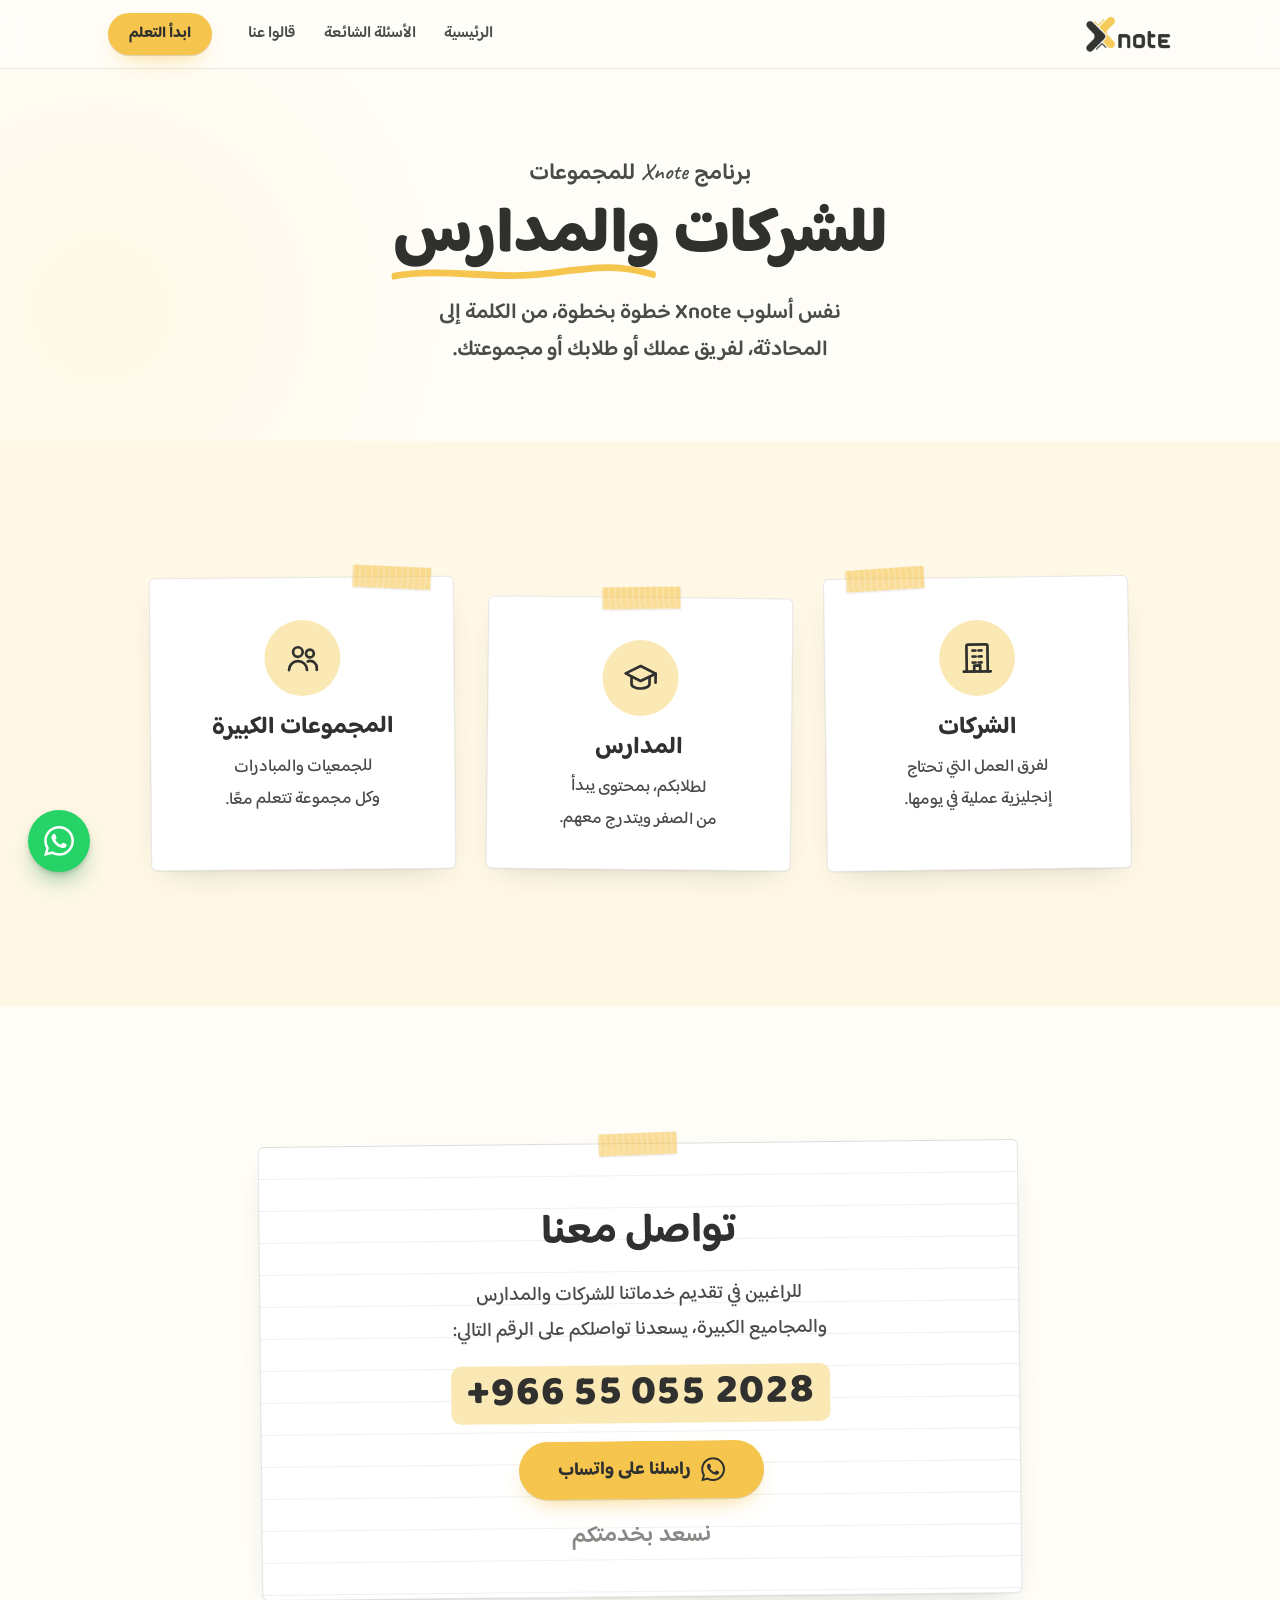
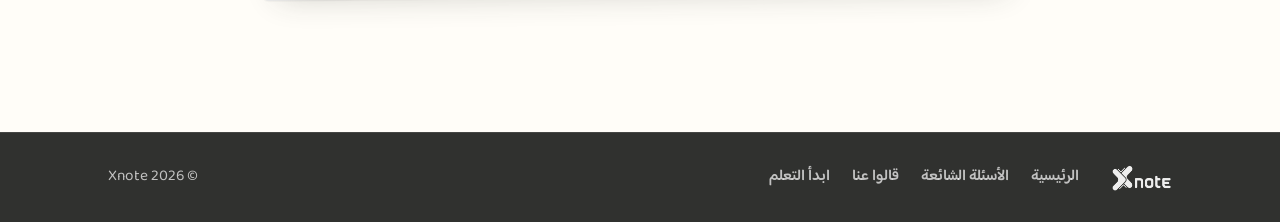
==== business.html @ 56aab357 "Add the "for companies and schools" page - New business.html in the same notebook design: a centered" ====
<!DOCTYPE html>
<html lang="ar" dir="rtl">
<head>
  <meta charset="UTF-8">
  <meta name="viewport" content="width=device-width, initial-scale=1">
  <title>&rlm;Xnote | للشركات والمدارس</title>
  <meta name="description" content="Xnote للشركات والمدارس والمجموعات الكبيرة: تواصل معنا لتقديم برنامج تعلم الإنجليزية خطوة بخطوة لفريقك أو طلابك.">
  <meta name="theme-color" content="#FFFDF8">
  <link rel="icon" href="assets/logo.png" type="image/png">
  <link rel="preconnect" href="https://fonts.googleapis.com">
  <link rel="preconnect" href="https://fonts.gstatic.com" crossorigin>
  <link href="https://fonts.googleapis.com/css2?family=Baloo+Bhaijaan+2:wght@400;500;600;700;800&family=Caveat:wght@500;600&display=swap" rel="stylesheet">
  <link rel="stylesheet" href="styles.css?v=16">
</head>
<body>

<a class="skip-link" href="#main">تخطَّ إلى المحتوى</a>

<!-- ================= Header ================= -->
<header class="header" id="header">
  <div class="container header__inner">
    <a href="index.html" class="logo" aria-label="Xnote — الصفحة الرئيسية">
      <img src="assets/logo.png" alt="Xnote" width="471" height="215" class="logo__img">
    </a>
    <nav class="nav" id="nav" aria-label="التنقل الرئيسي">
      <a href="index.html" class="nav__link">الرئيسية</a>
      <a href="index.html#faq" class="nav__link">الأسئلة الشائعة</a>
      <a href="index.html#voices" class="nav__link">قالوا عنا</a>
      <a href="index.html#plans" class="btn btn--primary btn--sm nav__cta">ابدأ التعلم</a>
    </nav>
    <button class="menu-btn" id="menuBtn" type="button" aria-expanded="false" aria-controls="nav" aria-label="القائمة">
      <span class="menu-btn__bar"></span><span class="menu-btn__bar"></span>
    </button>
  </div>
</header>

<main id="main">

<!-- ================= Hero ================= -->
<section class="hero biz-hero" aria-labelledby="biz-title">
  <div class="container biz-hero__inner">
    <span class="hand biz-hero__eyebrow reveal">برنامج Xnote للمجموعات</span>
    <h1 id="biz-title" class="h1 reveal">للشركات <span class="u-draw">والمدارس<svg class="u-draw__svg" viewBox="0 0 300 16" preserveAspectRatio="none" aria-hidden="true"><path d="M4 10 C60 4, 120 13, 180 8 S260 3, 296 9"/></svg></span></h1>
    <p class="biz-hero__sub reveal">نفس أسلوب Xnote خطوة بخطوة، من الكلمة إلى المحادثة، لفريق عملك أو طلابك أو مجموعتك.</p>
  </div>
</section>

<!-- ================= Who ================= -->
<section class="section section--cream biz-who" aria-label="لمن هذه الخدمة">
  <div class="container">
    <ul class="biz-cards">
      <li class="biz-card sheet reveal">
        <span class="tape tape--l"></span>
        <span class="biz-card__icon" aria-hidden="true"><svg viewBox="0 0 24 24"><path d="M5 21V4a1 1 0 0 1 1-1h12a1 1 0 0 1 1 1v17"/><path d="M3 21h18"/><path d="M9 7h2M13 7h2M9 11h2M13 11h2M9 15h2M13 15h2"/><path d="M10 21v-4h4v4"/></svg></span>
        <h2 class="h3">الشركات</h2>
        <p>لفرق العمل التي تحتاج إنجليزية عملية في يومها.</p>
      </li>
      <li class="biz-card sheet reveal">
        <span class="tape tape--c"></span>
        <span class="biz-card__icon" aria-hidden="true"><svg viewBox="0 0 24 24"><path d="M2 9l10-5 10 5-10 5z"/><path d="M6 11.5V16c0 1.6 2.7 3 6 3s6-1.4 6-3v-4.5"/><path d="M22 9v6"/></svg></span>
        <h2 class="h3">المدارس</h2>
        <p>لطلابكم، بمحتوى يبدأ من الصفر ويتدرج معهم.</p>
      </li>
      <li class="biz-card sheet reveal">
        <span class="tape tape--r"></span>
        <span class="biz-card__icon" aria-hidden="true"><svg viewBox="0 0 24 24"><circle cx="9" cy="8" r="3.2"/><path d="M3 20c0-3.3 2.7-6 6-6s6 2.7 6 6"/><circle cx="17" cy="9" r="2.6"/><path d="M15.5 14.3c.5-.2 1-.3 1.5-.3 2.5 0 4.5 2 4.5 4.5V20"/></svg></span>
        <h2 class="h3">المجموعات الكبيرة</h2>
        <p>للجمعيات والمبادرات وكل مجموعة تتعلم معًا.</p>
      </li>
    </ul>
  </div>
</section>

<!-- ================= Contact ================= -->
<section class="section biz-contact" aria-labelledby="contact-title">
  <div class="container">
    <div class="biz-contact__sheet sheet ruled reveal">
      <span class="tape tape--c"></span>
      <h2 id="contact-title" class="h2">تواصل معنا</h2>
      <p class="biz-contact__text">للراغبين في تقديم خدماتنا للشركات والمدارس والمجاميع الكبيرة، يسعدنا تواصلكم على الرقم التالي:</p>
      <a class="biz-contact__number" href="tel:+966550552028" dir="ltr">+966 55 055 2028</a>
      <a class="btn btn--primary btn--lg biz-contact__wa" href="https://wa.me/966550552028?text=%D9%85%D8%B1%D8%AD%D8%A8%D9%8B%D8%A7%20%D9%81%D8%B1%D9%8A%D9%82%20Xnote%D8%8C%20%D8%A3%D8%AA%D9%88%D8%A7%D8%B5%D9%84%20%D9%85%D8%B9%D9%83%D9%85%20%D9%85%D9%86%20%D8%B5%D9%81%D8%AD%D8%A9%20%D8%A7%D9%84%D8%B4%D8%B1%D9%83%D8%A7%D8%AA%20%D9%88%D8%A7%D9%84%D9%85%D8%AF%D8%A7%D8%B1%D8%B3%D8%8C%20%D9%88%D8%A3%D8%B1%D8%BA%D8%A8%20%D9%81%D9%8A%20%D8%A7%D9%84%D8%A7%D8%B3%D8%AA%D9%81%D8%B3%D8%A7%D8%B1%20%D8%B9%D9%86%20%D8%AA%D9%82%D8%AF%D9%8A%D9%85%20%D8%AE%D8%AF%D9%85%D8%A7%D8%AA%D9%83%D9%85%20%D9%84%D8%AC%D9%87%D8%AA%D9%86%D8%A7" target="_blank" rel="noopener">
        <svg viewBox="0 0 24 24" aria-hidden="true"><path d="M17.472 14.382c-.297-.149-1.758-.867-2.03-.967-.273-.099-.471-.148-.67.15-.197.297-.767.966-.94 1.164-.173.199-.347.223-.644.075-.297-.15-1.255-.463-2.39-1.475-.883-.788-1.48-1.761-1.653-2.059-.173-.297-.018-.458.13-.606.134-.133.298-.347.446-.52.149-.174.198-.298.298-.497.099-.198.05-.371-.025-.52-.075-.149-.669-1.612-.916-2.207-.242-.579-.487-.5-.669-.51-.173-.008-.371-.01-.57-.01-.198 0-.52.074-.792.372-.272.297-1.04 1.016-1.04 2.479 0 1.462 1.065 2.875 1.213 3.074.149.198 2.096 3.2 5.077 4.487.709.306 1.262.489 1.694.625.712.227 1.36.195 1.871.118.571-.085 1.758-.719 2.006-1.413.248-.694.248-1.289.173-1.413-.074-.124-.272-.198-.57-.347m-5.421 7.403h-.004a9.87 9.87 0 0 1-5.031-1.378l-.361-.214-3.741.982.998-3.648-.235-.374a9.86 9.86 0 0 1-1.51-5.26c.001-5.45 4.436-9.884 9.888-9.884 2.64 0 5.122 1.03 6.988 2.898a9.825 9.825 0 0 1 2.893 6.994c-.003 5.45-4.437 9.884-9.885 9.884m8.413-18.297A11.815 11.815 0 0 0 12.05 0C5.495 0 .16 5.335.157 11.892c0 2.096.547 4.142 1.588 5.945L.057 24l6.305-1.654a11.882 11.882 0 0 0 5.683 1.448h.005c6.554 0 11.89-5.335 11.893-11.893a11.821 11.821 0 0 0-3.48-8.413z"/></svg>
        راسلنا على واتساب
      </a>
      <p class="hand biz-contact__hand">نسعد بخدمتكم</p>
    </div>
  </div>
</section>

</main>

<footer class="footer">
  <div class="container footer__inner">
    <img src="assets/logo.png" alt="Xnote" class="footer__logo" width="471" height="215">
    <nav aria-label="روابط الصفحة" class="footer__nav">
      <a href="index.html">الرئيسية</a>
      <a href="index.html#faq">الأسئلة الشائعة</a>
      <a href="index.html#voices">قالوا عنا</a>
      <a href="index.html#plans">ابدأ التعلم</a>
    </nav>
    <span class="footer__copy">© 2026 Xnote</span>
  </div>
</footer>

<a class="wa-float" href="https://wa.me/966550552028?text=%D9%85%D8%B1%D8%AD%D8%A8%D9%8B%D8%A7%20%D9%81%D8%B1%D9%8A%D9%82%20Xnote%D8%8C%20%D8%A3%D8%AA%D9%88%D8%A7%D8%B5%D9%84%20%D9%85%D8%B9%D9%83%D9%85%20%D9%85%D9%86%20%D8%B5%D9%81%D8%AD%D8%A9%20%D8%A7%D9%84%D8%B4%D8%B1%D9%83%D8%A7%D8%AA%20%D9%88%D8%A7%D9%84%D9%85%D8%AF%D8%A7%D8%B1%D8%B3%D8%8C%20%D9%88%D8%A3%D8%B1%D8%BA%D8%A8%20%D9%81%D9%8A%20%D8%A7%D9%84%D8%A7%D8%B3%D8%AA%D9%81%D8%B3%D8%A7%D8%B1%20%D8%B9%D9%86%20%D8%AA%D9%82%D8%AF%D9%8A%D9%85%20%D8%AE%D8%AF%D9%85%D8%A7%D8%AA%D9%83%D9%85%20%D9%84%D8%AC%D9%87%D8%AA%D9%86%D8%A7" target="_blank" rel="noopener" aria-label="تواصل معنا على واتساب">
  <svg viewBox="0 0 24 24" aria-hidden="true"><path d="M17.472 14.382c-.297-.149-1.758-.867-2.03-.967-.273-.099-.471-.148-.67.15-.197.297-.767.966-.94 1.164-.173.199-.347.223-.644.075-.297-.15-1.255-.463-2.39-1.475-.883-.788-1.48-1.761-1.653-2.059-.173-.297-.018-.458.13-.606.134-.133.298-.347.446-.52.149-.174.198-.298.298-.497.099-.198.05-.371-.025-.52-.075-.149-.669-1.612-.916-2.207-.242-.579-.487-.5-.669-.51-.173-.008-.371-.01-.57-.01-.198 0-.52.074-.792.372-.272.297-1.04 1.016-1.04 2.479 0 1.462 1.065 2.875 1.213 3.074.149.198 2.096 3.2 5.077 4.487.709.306 1.262.489 1.694.625.712.227 1.36.195 1.871.118.571-.085 1.758-.719 2.006-1.413.248-.694.248-1.289.173-1.413-.074-.124-.272-.198-.57-.347m-5.421 7.403h-.004a9.87 9.87 0 0 1-5.031-1.378l-.361-.214-3.741.982.998-3.648-.235-.374a9.86 9.86 0 0 1-1.51-5.26c.001-5.45 4.436-9.884 9.888-9.884 2.64 0 5.122 1.03 6.988 2.898a9.825 9.825 0 0 1 2.893 6.994c-.003 5.45-4.437 9.884-9.885 9.884m8.413-18.297A11.815 11.815 0 0 0 12.05 0C5.495 0 .16 5.335.157 11.892c0 2.096.547 4.142 1.588 5.945L.057 24l6.305-1.654a11.882 11.882 0 0 0 5.683 1.448h.005c6.554 0 11.89-5.335 11.893-11.893a11.821 11.821 0 0 0-3.48-8.413z"/></svg>
</a>

<script src="script.js?v=3" defer></script>
</body>
</html>
---- styles.css ----
/* =========================================================
   Xnote — landing page
   Modern notebook · minimal · premium · friendly
   Paper is the material, yellow is the marker, Caveat is the pencil.
   ========================================================= */

:root {
  --ink: #30312F;
  --ink-2: #4B4C49;
  --pencil: #888984;
  --marker: #F5C54E;
  --marker-soft: #FBE9B5;
  --cream: #FFF8E6;
  --paper: #FFFFFF;
  --page: #FFFDF8;

  --line: rgba(48, 49, 47, .11);
  --rule: rgba(48, 49, 47, .075);
  --rule-strong: rgba(48, 49, 47, .12);

  --font: "Baloo Bhaijaan 2", "Segoe UI", Tahoma, sans-serif;
  --hand: "Caveat", "Baloo Bhaijaan 2", cursive;

  --sh-sheet: 0 1px 1px rgba(48, 49, 47, .04), 0 12px 32px -16px rgba(48, 49, 47, .24);
  --sh-lift: 0 2px 3px rgba(48, 49, 47, .05), 0 28px 48px -22px rgba(48, 49, 47, .32);
  --sh-btn: 0 1px 0 rgba(48, 49, 47, .14), 0 10px 24px -12px rgba(245, 197, 78, .9);

  --gutter: 20px;
  --section: 88px;
  --container: 1160px;

  --ease: cubic-bezier(.22, .72, .22, 1);
  --t-fast: 180ms;
  --t-med: 340ms;
}
@media (min-width: 640px)  { :root { --gutter: 32px; --section: 108px; } }
@media (min-width: 1100px) { :root { --gutter: 48px; --section: 136px; } }

/* ---------- base ---------- */
*, *::before, *::after { box-sizing: border-box; }
html { scroll-behavior: smooth; -webkit-text-size-adjust: 100%; }
body {
  margin: 0;
  font-family: var(--font);
  font-size: 17px;
  line-height: 1.85;
  font-weight: 400;
  color: var(--ink);
  background: var(--page);
  overflow-x: hidden;
}
h1, h2, h3, p, ul, ol, dl, dd, dt, blockquote, figure { margin: 0; }
ul, ol { padding: 0; list-style: none; }
a { color: inherit; text-decoration: none; }
img, svg { display: block; max-width: 100%; }
mark { background: none; color: inherit; }
b, strong { font-weight: 700; }
button { font: inherit; color: inherit; }

.container { width: 100%; max-width: var(--container); margin-inline: auto; padding-inline: var(--gutter); }
.container--narrow { max-width: 780px; }

.section { padding-block: var(--section); position: relative; }
.section--cream { background: var(--cream); }
.section--quiet { padding-block: calc(var(--section) * 1.1); }

.section__head { margin-bottom: clamp(36px, 5vw, 56px); max-width: 38ch; }
.section__head--center { text-align: center; margin-inline: auto; max-width: 44ch; }
.sub { color: var(--pencil); font-weight: 500; font-size: 1.08rem; margin-top: 10px; line-height: 1.7; }

/* ---------- type ---------- */
.h1 { font-weight: 800; font-size: clamp(2.3rem, 4.6vw, 3.45rem); line-height: 1.2; letter-spacing: -.005em; }
.h2 { font-weight: 700; font-size: clamp(1.85rem, 3.3vw, 2.6rem); line-height: 1.22; }
.h2--xl { font-size: clamp(2.1rem, 4.2vw, 3.2rem); line-height: 1.18; }
.h3 { font-weight: 600; font-size: 1.3rem; line-height: 1.35; }
.lead { font-size: clamp(1.1rem, 1.6vw, 1.25rem); font-weight: 500; color: var(--ink-2); line-height: 1.8; max-width: 48ch; margin-top: 22px; }
.hand { font-family: var(--hand); font-weight: 600; font-size: 1.45rem; line-height: 1.15; color: var(--pencil); }
.pencil { font-family: var(--hand); font-weight: 500; font-size: 1.05rem; line-height: 1; color: var(--pencil); display: block; }
.num { font-weight: 800; color: var(--ink); font-variant-numeric: tabular-nums; }

.skip-link { position: absolute; top: -60px; right: 16px; background: var(--ink); color: #fff; padding: 8px 14px; border-radius: 8px; z-index: 1000; }
.skip-link:focus { top: 12px; }
:focus-visible { outline: 3px solid var(--marker); outline-offset: 3px; border-radius: 6px; }

/* ---------- marker highlight ---------- */
.hl { background: linear-gradient(transparent 42%, var(--marker) 42%, var(--marker) 90%, transparent 90%); padding-inline: 3px; border-radius: 2px; box-decoration-break: clone; -webkit-box-decoration-break: clone; }
.hl--wide { background: linear-gradient(transparent 22%, var(--marker) 22%, var(--marker) 94%, transparent 94%); }

/* ---------- hand-drawn strokes ---------- */
.u-draw { position: relative; display: inline-block; }
.u-draw__svg { position: absolute; left: -1%; width: 102%; height: .38em; bottom: -.14em; overflow: visible; pointer-events: none; }
.u-draw__svg path { fill: none; stroke: var(--marker); stroke-width: 4.5; stroke-linecap: round; stroke-dasharray: 330; stroke-dashoffset: 330; }
.is-visible .u-draw__svg path { animation: draw 760ms 320ms var(--ease) forwards; }

.circle-draw { position: relative; display: inline-block; padding: 0 .14em; }
.circle-draw__svg { position: absolute; inset: -.28em -.4em; width: calc(100% + .8em); height: calc(100% + .56em); pointer-events: none; overflow: visible; }
.circle-draw__svg path { fill: none; stroke: var(--marker); stroke-width: 3.2; stroke-linecap: round; stroke-dasharray: 400; stroke-dashoffset: 400; }
.is-visible .circle-draw__svg path { animation: draw 900ms 520ms var(--ease) forwards; }

.arrow-draw { width: 22px; height: 30px; fill: none; stroke: var(--marker); stroke-width: 2.4; stroke-linecap: round; stroke-linejoin: round; }

@keyframes draw { to { stroke-dashoffset: 0; } }

/* keep short phrases on one line */
.nowrap { white-space: nowrap; }

/* ---------- paper ---------- */
.sheet {
  position: relative;
  background: var(--paper);
  border: 1px solid var(--line);
  border-radius: 6px;
  box-shadow: var(--sh-sheet);
  transform: rotate(var(--rot, 0deg));
}
.ruled { background-image: repeating-linear-gradient(to bottom, transparent 0, transparent 31px, var(--rule) 31px, var(--rule) 32px); background-size: 100% 32px; }
.ruled-soft { background-image: repeating-linear-gradient(to bottom, transparent 0, transparent 39px, rgba(48,49,47,.045) 39px, rgba(48,49,47,.045) 40px); }
.ruled-dark { background-image: repeating-linear-gradient(to bottom, transparent 0, transparent 39px, rgba(255,255,255,.045) 39px, rgba(255,255,255,.045) 40px); }

.tape {
  position: absolute; z-index: 3;
  width: 78px; height: 22px; top: -11px;
  background: rgba(245, 197, 78, .58);
  background-image: repeating-linear-gradient(90deg, rgba(255,255,255,.18) 0 2px, transparent 2px 6px);
  box-shadow: 0 1px 2px rgba(48, 49, 47, .12);
  transform: rotate(-3deg);
  pointer-events: none;
}
.tape--l { left: 22px; }
.tape--r { right: 22px; transform: rotate(3deg); }
.tape--c { left: 50%; margin-left: -39px; transform: rotate(-1.5deg); }
.tape--label { width: auto; height: auto; padding: 5px 18px; font-weight: 700; font-size: .92rem; line-height: 1.3; color: var(--ink); background: rgba(245, 197, 78, .95); pointer-events: auto; }

.sticky {
  position: absolute; z-index: 4;
  background: var(--marker-soft);
  padding: 14px 16px;
  border-radius: 2px;
  box-shadow: 0 1px 2px rgba(48,49,47,.06), 0 12px 22px -14px rgba(48,49,47,.3);
  transform: rotate(var(--rot, -4deg));
  text-align: center;
}
.sticky .hand { color: var(--ink); font-size: 1.3rem; }

/* ---------- audio bits ---------- */
.wave { display: inline-flex; align-items: center; gap: 3px; height: 22px; }
.wave i { display: block; width: 3px; height: 8px; border-radius: 2px; background: var(--marker); animation: wave 1.2s ease-in-out infinite; }
.wave i:nth-child(2n) { height: 15px; animation-delay: .15s; }
.wave i:nth-child(3n) { height: 11px; animation-delay: .3s; }
.wave i:nth-child(5n) { height: 19px; animation-delay: .45s; }
.wave--lg { height: 34px; gap: 4px; }
.wave--lg i { width: 4px; height: 12px; }
.wave--lg i:nth-child(2n) { height: 24px; } .wave--lg i:nth-child(3n) { height: 18px; } .wave--lg i:nth-child(5n) { height: 32px; }
@keyframes wave { 0%, 100% { transform: scaleY(.45); } 50% { transform: scaleY(1); } }

.icon { width: 24px; height: 24px; fill: none; stroke: currentColor; stroke-width: 1.75; stroke-linecap: round; stroke-linejoin: round; flex: none; }

.player { display: flex; align-items: center; gap: 16px; }
.player__btn { width: 46px; height: 46px; border-radius: 50%; background: var(--marker); display: inline-flex; align-items: center; justify-content: center; flex: none; box-shadow: var(--sh-btn); }
.player__btn svg { width: 22px; height: 22px; fill: var(--ink); margin-left: 3px; }
.player__btn--sm { width: 34px; height: 34px; box-shadow: none; }
.player__btn--sm svg { width: 16px; height: 16px; }
.player__time { font-weight: 600; color: var(--pencil); font-variant-numeric: tabular-nums; }

/* ---------- chat bubbles ---------- */
.bubble { position: relative; font-weight: 600; font-size: 1.02rem; line-height: 1.45; padding: 10px 14px 9px; border-radius: 12px; max-width: 88%; margin-top: 10px; text-align: left; }
.bubble--t { background: var(--cream); align-self: flex-start; border-bottom-left-radius: 3px; }
.bubble--s { background: var(--paper); border: 1px solid var(--line); margin-left: auto; border-bottom-right-radius: 3px; }
.bubble__who { display: block; font-family: var(--hand); font-weight: 600; font-size: .98rem; line-height: 1; color: var(--pencil); margin-bottom: 4px; }

/* ---------- buttons ---------- */
.btn {
  display: inline-flex; align-items: center; justify-content: center;
  font-weight: 700; line-height: 1; white-space: nowrap; cursor: pointer;
  border-radius: 999px; min-height: 46px; border: 1.5px solid transparent;
  transition: transform var(--t-fast) var(--ease), box-shadow var(--t-fast) var(--ease), background var(--t-fast);
  touch-action: manipulation;
}
.btn--primary { background: var(--marker); color: var(--ink); box-shadow: var(--sh-btn); }
.btn--primary:hover { background: #F8CB5C; transform: translateY(-2px); box-shadow: 0 1px 0 rgba(48,49,47,.14), 0 16px 28px -12px rgba(245,197,78,1); }
.btn--primary:active { transform: translateY(0) scale(.985); }
.btn--outline { background: transparent; border-color: var(--ink); color: var(--ink); }
.btn--outline:hover { background: var(--ink); color: #fff; transform: translateY(-2px); }
.btn--sm { padding: 10px 20px; font-size: .96rem; min-height: 42px; }
.btn--lg { padding: 16px 38px; font-size: 1.15rem; min-height: 58px; }
.btn--block { width: 100%; padding: 15px 20px; font-size: 1.08rem; min-height: 54px; }

/* ---------- header ---------- */
.header {
  position: sticky; top: 0; z-index: 50;
  background: rgba(255, 253, 248, .84);
  -webkit-backdrop-filter: blur(14px) saturate(1.1); backdrop-filter: blur(14px) saturate(1.1);
  border-bottom: 1px solid var(--line);
}
.header__inner { display: flex; align-items: center; justify-content: space-between; gap: 24px; height: 68px; }
.logo__img { height: 34px; width: auto; }
.nav { display: none; align-items: center; gap: 28px; }
.nav__link { font-weight: 600; font-size: 1rem; color: var(--ink-2); position: relative; padding: 6px 0; }
.nav__link::after { content: ""; position: absolute; inset-inline: 0; bottom: 2px; height: 3px; border-radius: 2px; background: var(--marker); transform: scaleX(0); transform-origin: right; transition: transform var(--t-fast) var(--ease); }
.nav__link:hover::after { transform: scaleX(1); }
.nav__cta { margin-inline-start: 8px; }

.menu-btn { width: 44px; height: 44px; display: inline-flex; flex-direction: column; align-items: center; justify-content: center; gap: 6px; border: 1.5px solid var(--line); border-radius: 12px; background: var(--paper); cursor: pointer; }
.menu-btn__bar { width: 20px; height: 2px; border-radius: 2px; background: var(--ink); transition: transform var(--t-med) var(--ease); }
.menu-btn[aria-expanded="true"] .menu-btn__bar:first-child { transform: translateY(4px) rotate(45deg); }
.menu-btn[aria-expanded="true"] .menu-btn__bar:last-child { transform: translateY(-4px) rotate(-45deg); }

@media (max-width: 899px) {
  .nav {
    position: absolute; top: 76px; inset-inline: var(--gutter);
    flex-direction: column; align-items: stretch; gap: 4px;
    padding: 10px; background: var(--paper); border: 1px solid var(--line); border-radius: 10px; box-shadow: var(--sh-lift);
    opacity: 0; transform: translateY(-8px); pointer-events: none;
    transition: opacity var(--t-med) var(--ease), transform var(--t-med) var(--ease);
  }
  .nav.is-open { display: flex; opacity: 1; transform: none; pointer-events: auto; }
  .nav__link { padding: 14px 16px; border-radius: 8px; font-size: 1.05rem; }
  .nav__link::after { display: none; }
  .nav__link:hover { background: var(--cream); }
  .nav__cta { margin: 8px 0 0; width: 100%; min-height: 52px; font-size: 1.05rem; }
}
@media (min-width: 900px) { .nav { display: flex; } .menu-btn { display: none; } .logo__img { height: 40px; } }

/* ========================================================
   1. Hero
   ======================================================== */
.hero { position: relative; overflow: hidden; padding: clamp(40px, 7vw, 88px) 0 clamp(80px, 9vw, 128px); }
.hero::before {
  content: ""; position: absolute; z-index: 0; pointer-events: none;
  width: 720px; height: 720px; left: -260px; top: -120px;
  background: radial-gradient(closest-side, var(--cream), rgba(255,248,230,0));
}
.hero__grid { position: relative; z-index: 1; display: grid; gap: 64px; align-items: center; }
/* learning steps: a small path, word → teacher */
.steps { margin-top: 24px; display: grid; gap: 10px; max-width: 36ch; }
.steps li { position: relative; padding-inline-start: 30px; font-size: clamp(1.08rem, 1.5vw, 1.2rem); font-weight: 500; line-height: 1.5; color: var(--ink-2); }
.steps li::before { content: ""; position: absolute; z-index: 1; inset-inline-start: 0; top: calc(.75em - 10px); width: 20px; height: 20px; border-radius: 50%; background: rgba(245, 197, 78, .32) url("data:image/svg+xml,%3Csvg xmlns='http://www.w3.org/2000/svg' viewBox='0 0 24 24' fill='none' stroke='%2330312F' stroke-width='3.2' stroke-linecap='round' stroke-linejoin='round'%3E%3Cpath d='M5 12.5l4.5 4.5L19 7'/%3E%3C/svg%3E") center / 12px no-repeat; }
.steps li:not(:last-child)::after { content: ""; position: absolute; inset-inline-start: 9px; top: calc(.75em + 11px); height: calc(100% - 12px); border-inline-start: 2px dashed rgba(245, 197, 78, .7); }
.steps .steps__goal { font-weight: 700; color: var(--ink); }
.steps .steps__goal::before { background-color: var(--marker); }
.hero__promise { display: flex; align-items: center; gap: 12px; margin-top: 18px; font-weight: 700; font-size: clamp(1.1rem, 1.5vw, 1.22rem); color: var(--ink); }
.hero__promise::before { content: ""; flex: none; width: 26px; height: 4px; border-radius: 2px; background: var(--marker); }
.hero__cta { margin-top: 32px; display: flex; flex-direction: column; align-items: flex-start; gap: 24px; }

/* app store buttons */
.apps { display: flex; flex-direction: column; gap: 10px; }
.apps__label { font-weight: 600; font-size: .92rem; color: var(--pencil); }
.apps__row { display: flex; flex-wrap: wrap; gap: 10px; }
.app-badge { display: inline-flex; align-items: center; gap: 10px; min-height: 52px; padding: 7px 18px 7px 16px; border-radius: 12px; background: var(--ink); color: #fff; text-decoration: none; box-shadow: 0 10px 20px -14px rgba(48, 49, 47, .7); transition: transform 200ms var(--ease), box-shadow 200ms var(--ease); }
.app-badge:hover { transform: translateY(-2px); box-shadow: 0 14px 24px -14px rgba(48, 49, 47, .8); }
.app-badge__icon { width: 24px; height: 24px; flex: none; fill: currentColor; }
.app-badge__text { display: flex; flex-direction: column; line-height: 1.15; }
.app-badge__text small { font-size: .74rem; font-weight: 500; opacity: .82; }
.app-badge__text b { font-size: 1.06rem; font-weight: 700; letter-spacing: .01em; }
.apps--center { align-items: center; margin-top: 6px; }
.apps--center .apps__row { justify-content: center; }
@media (max-width: 420px) {
  .apps__row { gap: 8px; }
  .app-badge { gap: 8px; padding: 7px 12px 7px 11px; min-height: 50px; }
  .app-badge__text b { font-size: 1rem; }
}
.hero__visual { position: relative; }
@media (min-width: 1000px) {
  .hero__grid { grid-template-columns: minmax(0, 1.05fr) minmax(0, .95fr); gap: 72px; }
}

/* the photo, pinned like a print on the notebook page */
.photo { position: relative; width: min(100%, 460px); margin: 0 auto; padding-bottom: 46px; }
.photo__print { padding: 12px; --rot: 1.4deg; box-shadow: var(--sh-lift); }
.photo__img { display: block; width: 100%; height: auto; aspect-ratio: 1122 / 1402; object-fit: cover; border-radius: 3px; background: var(--cream); }
.photo__card { position: absolute; z-index: 3; left: -30px; bottom: 0; padding: 14px 20px 14px; text-align: left; --rot: -2.5deg; box-shadow: var(--sh-lift); animation: floaty 8s ease-in-out infinite alternate; }
.photo__word { font-weight: 800; font-size: 1.75rem; line-height: 1.1; margin-top: 2px; }
.photo__ar { font-weight: 500; font-size: .95rem; color: var(--pencil); margin-left: 6px; }
.photo__sentence { font-weight: 700; font-size: 1.1rem; line-height: 1.35; margin-top: 4px; }
.sticky--hero { top: -26px; right: -24px; left: auto; width: 128px; --rot: 5deg; animation: floaty 9s ease-in-out infinite alternate-reverse; }
@keyframes floaty { from { translate: 0 0; } to { translate: 0 -5px; } }

/* phones: the copy leads, the CTA spans the thumb zone, the photo becomes a smaller print */
@media (max-width: 639px) {
  .hero { padding-top: 28px; }
  .hero__grid { gap: 48px; }
  .hero__cta { align-items: stretch; margin-top: 28px; gap: 22px; }
  .hero__cta .btn--lg { width: 100%; padding-inline: 20px; }
  .apps__row { display: grid; grid-template-columns: 1fr 1fr; }
  .app-badge { justify-content: center; }
  .apps--center { align-self: stretch; }
  .photo { width: min(82%, 320px); padding-bottom: 38px; }
  .photo__print { padding: 8px; }
  .photo__card { left: -34px; padding: 9px 14px; }
  .photo__word { font-size: 1.3rem; }
  .photo__sentence { font-size: .98rem; }
  .sticky--hero { right: -30px; top: -20px; width: 100px; padding: 10px 12px; }
  .sticky--hero .hand { font-size: 1.15rem; }
}

/* ========================================================
   2. Video
   ======================================================== */
.section--video { padding-top: 0; }
.frame { position: relative; max-width: 920px; margin: 0 auto; padding: 14px; background: var(--paper); border: 1px solid var(--line); border-radius: 8px; box-shadow: var(--sh-lift); --rot: -.5deg; }
.frame__inner { aspect-ratio: 16 / 9; border-radius: 4px; overflow: hidden; background: var(--ink); }
.frame__inner iframe { width: 100%; height: 100%; border: 0; display: block; }
/* video poster: loads the YouTube player only when pressed */
.video { position: relative; display: flex; flex-direction: column; align-items: center; justify-content: center; gap: 18px; width: 100%; height: 100%; background-color: var(--ink); color: #fff; text-decoration: none; }
.video[hidden] { display: none; }
.video__logo { position: absolute; top: 20px; right: 22px; height: 26px; width: auto; filter: brightness(0) invert(1); opacity: .9; }
.video__play { display: flex; align-items: center; justify-content: center; width: 88px; height: 88px; border-radius: 50%; background: var(--marker); box-shadow: 0 0 0 10px rgba(245, 197, 78, .16), 0 14px 30px -12px rgba(0, 0, 0, .6); transition: transform 220ms var(--ease), box-shadow 220ms var(--ease); }
.video__play svg { width: 36px; height: 36px; fill: var(--ink); margin-left: 5px; }
.video:hover .video__play, .video:focus-visible .video__play { transform: scale(1.06); box-shadow: 0 0 0 14px rgba(245, 197, 78, .2), 0 16px 34px -12px rgba(0, 0, 0, .6); }
.video__caption { font-weight: 700; font-size: clamp(1.05rem, 2.2vw, 1.3rem); }
.video:focus-visible { outline-offset: -6px; }
.frame__alt { text-align: center; margin-top: 22px; font-weight: 500; font-size: .98rem; }
.frame__alt a { display: inline-block; padding-block: 8px; color: var(--pencil); text-decoration: underline; text-decoration-color: var(--marker); text-decoration-thickness: 2px; text-underline-offset: 5px; }
.frame__alt a:hover { color: var(--ink); }
@media (max-width: 640px) {
  .video { gap: 12px; }
  .video__logo { top: 12px; right: 14px; height: 20px; }
  .video__play { width: 64px; height: 64px; box-shadow: 0 0 0 7px rgba(245, 197, 78, .16), 0 10px 24px -10px rgba(0, 0, 0, .6); }
  .video__play svg { width: 28px; height: 28px; margin-left: 4px; }
}
.frame__note { position: absolute; top: -36px; right: 10px; display: inline-flex; align-items: flex-start; gap: 4px; color: var(--ink); }
.frame__arrow { width: 40px; height: 34px; fill: none; stroke: var(--marker); stroke-width: 2.6; stroke-linecap: round; stroke-linejoin: round; }
@media (min-width: 1000px) { .frame { padding: 16px; } .frame__note { right: -118px; top: 24px; } }

/* ========================================================
   3. Problem — editorial
   ======================================================== */
.problem__grid { display: grid; gap: 48px; align-items: center; }
.problem__copy p { max-width: 46ch; color: var(--ink-2); font-size: 1.1rem; margin-top: 16px; }
.problem__copy .h2 { margin-bottom: 8px; }
.problem__note { display: block; margin-bottom: 10px; }
.statement { position: relative; font-weight: 700; font-size: clamp(1.7rem, 3.4vw, 2.5rem); line-height: 1.5; max-width: 15ch; --rot: -1.5deg; transform: rotate(var(--rot)); padding: 8px 0 8px 12px; }
.statement__arrow { position: absolute; top: -52px; inset-inline-start: 2px; width: 64px; height: 52px; fill: none; stroke: var(--marker); stroke-width: 2.6; stroke-linecap: round; stroke-linejoin: round; transform: scaleX(-1); }
.statement__hand { position: absolute; top: -66px; inset-inline-start: 58px; color: var(--ink-2); }
@media (max-width: 899px) { .statement { margin-top: 76px; justify-self: center; text-align: center; padding-inline: 0; } .statement__arrow { inset-inline-start: 50%; margin-inline-start: 0; top: -54px; transform: translateX(50%) scaleX(-1); } .statement__hand { inset-inline-start: 50%; margin-inline-start: 0; top: -96px; transform: translateX(50%); } }
@media (min-width: 900px) {
  .problem__grid { grid-template-columns: 1.1fr .9fr; gap: 72px; }
  .statement { justify-self: center; margin-top: 40px; }
}

/* ========================================================
   4. Method — learning path
   ======================================================== */
.path { position: relative; display: grid; gap: 34px; }
.path__line { display: none; }
.path__step { position: relative; padding-inline-start: 84px; }
.path__num {
  position: absolute; inset-inline-start: 0; top: -6px;
  width: 64px; height: 64px; display: inline-flex; align-items: center; justify-content: center;
  font-weight: 800; font-size: 1.2rem; font-variant-numeric: tabular-nums; background: var(--page); border-radius: 50%;
}
.path__num svg { position: absolute; inset: 0; width: 100%; height: 100%; fill: none; stroke: var(--marker); stroke-width: 3.2; stroke-linecap: round; stroke-dasharray: 220; stroke-dashoffset: 220; }
.is-visible .path__num svg { animation: draw 800ms 200ms var(--ease) forwards; }
.path__step .h3 { font-size: 1.5rem; font-weight: 700; margin-bottom: 4px; }
.path__step p { color: var(--ink-2); font-weight: 500; max-width: 28ch; }
.path::before { content: ""; position: absolute; top: 40px; bottom: 30px; inset-inline-start: 31px; border-inline-start: 2px dashed rgba(245, 197, 78, .8); }
@media (min-width: 900px) {
  .path { grid-template-columns: repeat(4, 1fr); gap: 32px; padding-top: 8px; }
  .path::before { display: none; }
  .path__line { display: block; position: absolute; z-index: 0; top: -3px; left: calc(25% - 56px); width: calc(75% + 24px); height: 70px; fill: none; stroke: var(--marker); stroke-width: 2.5; stroke-dasharray: 9 10; stroke-linecap: round; opacity: .85; }
  .path__step { padding-inline-start: 0; padding-top: 88px; z-index: 1; }
  .path__num { top: 0; }
}

.stats { display: grid; grid-template-columns: repeat(2, 1fr); gap: 32px 20px; margin-top: clamp(56px, 7vw, 88px); padding-top: 36px; border-top: 1.5px dashed rgba(245, 197, 78, .75); }
.stat { display: flex; flex-direction: column-reverse; gap: 4px; }
.stat dd { font-weight: 800; font-size: clamp(2rem, 4vw, 2.7rem); line-height: 1; font-variant-numeric: tabular-nums; direction: ltr; text-align: right; }
.stat dd::after { content: ""; display: block; width: 34px; height: 4px; border-radius: 2px; background: var(--marker); margin: 10px 0 0 auto; }
.stat dt { color: var(--pencil); font-weight: 500; }
@media (min-width: 900px) { .stats { grid-template-columns: repeat(4, 1fr); } }

/* ========================================================
   5. Word → language — vertical spine
   ======================================================== */
.journey { position: relative; max-width: 620px; margin: 0 auto; display: flex; flex-direction: column; align-items: center; gap: 30px; padding: 10px 0 6px; }
.journey__spine { position: absolute; top: 0; bottom: 0; left: 50%; border-left: 2px dashed rgba(245, 197, 78, .8); }
.jstep { position: relative; z-index: 1; }
.jstep--word, .jstep--sentence { text-align: center; background: var(--cream); padding: 6px 22px; }
.jstep__big { font-weight: 800; font-size: clamp(1.9rem, 4.6vw, 2.8rem); line-height: 1.2; }
.jstep__ar { display: block; color: var(--pencil); font-weight: 500; margin-top: 2px; }
.jstep--story { width: 100%; padding: 30px 30px 26px; --rot: -1deg; text-align: left; }
.jstep__story { font-weight: 500; font-size: 1.18rem; line-height: 1.75; color: var(--ink-2); margin-top: 4px; }
.jstep--audio { padding: 16px 24px 16px 18px; --rot: 1.2deg; }
.jstep--audio .pencil { margin-bottom: 8px; }
.jstep--chat { width: 100%; padding: 28px 30px 26px; --rot: .8deg; display: flex; flex-direction: column; }
/* the practice call: a video-call screenshot, then the talk that happens in it */
.call { margin: 12px 0 0; }
.call__img { width: 100%; height: auto; aspect-ratio: 1038 / 1008; }
.journey__caption { text-align: center; margin-top: 44px; font-weight: 600; font-size: 1.15rem; color: var(--pencil); }
.journey__payoff { color: var(--ink); font-weight: 700; }
@media (max-width: 640px) { .jstep--story, .jstep--chat { padding: 24px 20px 20px; } }

/* ========================================================
   6. Inside Xnote
   ======================================================== */
.inside { display: grid; gap: 56px; align-items: center; }
.benefits { display: grid; gap: 0; }
.benefit { position: relative; padding: 22px 0 22px; border-top: 1px solid var(--rule-strong); }
.benefit:last-child { border-bottom: 1px solid var(--rule-strong); }
.benefit .h3 { display: flex; align-items: center; gap: 12px; font-size: 1.32rem; font-weight: 700; }
.benefit .h3::before { content: ""; width: 12px; height: 12px; border-radius: 3px; background: var(--marker); flex: none; transform: rotate(8deg); }
.benefit p { color: var(--ink-2); font-weight: 500; margin-top: 4px; padding-inline-start: 24px; }
.inside__visual { position: relative; width: min(100%, 440px); margin-inline: auto; padding: 24px 0 44px; }
.phone { width: 262px; margin-inline: auto; background: var(--ink); border-radius: 36px; padding: 10px; box-shadow: 0 40px 60px -30px rgba(48, 49, 47, .55), 0 2px 4px rgba(48,49,47,.2); --rot: -1.5deg; transform: rotate(var(--rot)); }
.phone__screen { background: var(--cream); border-radius: 28px; padding: 22px 18px 20px; display: flex; flex-direction: column; gap: 12px; min-height: 440px; }
.phone__top { display: flex; align-items: center; justify-content: space-between; }
.phone__logo { height: 22px; width: auto; }
.phone__pill { font-size: .8rem; font-weight: 600; color: var(--pencil); background: var(--paper); border-radius: 999px; padding: 2px 10px; }
.phone__card { background: var(--paper); border-radius: 14px; padding: 16px; display: flex; flex-direction: column; gap: 2px; box-shadow: 0 8px 18px -12px rgba(48, 49, 47, .3); }
.phone__card--soft { background: rgba(255, 255, 255, .55); box-shadow: none; border: 1px solid var(--line); }
.phone__label { font-size: .8rem; color: var(--pencil); font-weight: 600; }
.phone__word { font-weight: 800; font-size: 1.95rem; line-height: 1.1; text-align: left; }
.phone__word::after { content: ""; display: block; width: 62px; height: 4px; background: var(--marker); border-radius: 2px; margin-top: 4px; }
.phone__ar { font-weight: 600; color: var(--ink-2); }
.phone__sent { font-weight: 700; font-size: 1.12rem; text-align: left; }
.phone__row { display: flex; gap: 6px; flex-wrap: wrap; }
.phone__chip { font-size: .8rem; font-weight: 600; background: var(--paper); border: 1px solid var(--line); border-radius: 999px; padding: 4px 11px; }
.phone__chip--on { background: var(--marker); border-color: var(--marker); }
.phone__progress { height: 6px; background: var(--paper); border-radius: 3px; overflow: hidden; margin-top: auto; }
.phone__progress i { display: block; height: 100%; width: 38%; background: var(--marker); border-radius: 3px; }
.sheet--mini { position: absolute; padding: 14px 16px 12px; }
.sheet--mini p { font-weight: 600; font-size: .95rem; line-height: 1.5; margin-top: 4px; text-align: left; }
.sheet--mini-story { right: -6px; top: 40px; width: 200px; --rot: 3deg; z-index: 2; }
.sheet--mini-pod { left: -4px; bottom: 6px; display: flex; align-items: center; gap: 12px; padding: 10px 16px 10px 10px; --rot: -3deg; z-index: 2; }
@media (min-width: 1000px) {
  .inside { grid-template-columns: 1.1fr .9fr; gap: 88px; }
  .inside__visual { width: 100%; max-width: 480px; }
  .sheet--mini-story { right: 0; }
  .sheet--mini-pod { left: 0; }
}

/* ========================================================
   7. Practice
   ======================================================== */
.practice { display: grid; gap: 56px; align-items: center; }
.practice__copy > p { color: var(--ink-2); font-size: 1.1rem; max-width: 46ch; margin-top: 18px; }
.relation { margin-top: 30px !important; display: flex; flex-direction: column; gap: 4px; font-size: clamp(1.3rem, 2.2vw, 1.55rem); font-weight: 600; line-height: 1.5; color: var(--ink) !important; max-width: none !important; }
.relation b { font-weight: 800; }
.relation { align-items: center; text-align: center; margin-inline: auto; width: fit-content; max-width: 100%; padding: 18px 28px 16px; background: var(--paper); border: 1.5px dashed rgba(245, 197, 78, .95); border-radius: 12px; box-shadow: var(--sh-sheet); }
@media (max-width: 639px) { .relation { width: 100%; padding: 16px 18px 14px; } }
.facts { display: grid; grid-template-columns: repeat(2, 1fr); gap: 22px 24px; margin-top: 36px; }
.fact { display: flex; flex-direction: column; padding-inline-start: 16px; border-inline-start: 3px solid var(--marker); }
.fact dd { font-weight: 800; font-size: 1.5rem; line-height: 1.2; font-variant-numeric: tabular-nums; }
.fact dt { color: var(--pencil); font-weight: 500; font-size: .98rem; }

.session { background: var(--paper); border: 1px solid var(--line); border-radius: 18px; box-shadow: var(--sh-lift); overflow: hidden; max-width: 460px; margin-inline: auto; width: 100%; }
.session__bar { display: flex; align-items: center; justify-content: space-between; padding: 14px 20px; background: var(--cream); border-bottom: 1px solid var(--line); font-weight: 600; }
.session__live { display: inline-flex; align-items: center; gap: 8px; }
.session__live i { width: 9px; height: 9px; border-radius: 50%; background: var(--marker); box-shadow: 0 0 0 4px rgba(245, 197, 78, .28); animation: pulse 2s ease-in-out infinite; }
@keyframes pulse { 50% { box-shadow: 0 0 0 7px rgba(245, 197, 78, .12); } }
.session__time { color: var(--pencil); font-variant-numeric: tabular-nums; }
.session__people { display: flex; align-items: center; justify-content: center; gap: 18px; padding: 26px 20px 8px; }
.avatar { width: 58px; height: 58px; border-radius: 50%; display: inline-flex; align-items: center; justify-content: center; font-weight: 800; font-size: 1.35rem; }
.avatar--t { background: var(--ink); color: #fff; }
.avatar--s { background: var(--marker); color: var(--ink); }
.avatar--photo { width: clamp(92px, 24vw, 116px); height: auto; aspect-ratio: 1; border-radius: 50%; display: block; filter: drop-shadow(0 10px 16px rgba(48, 49, 47, .16)); }
.session__vs { font-weight: 800; font-variant-numeric: tabular-nums; color: var(--pencil); border: 1.5px dashed rgba(245,197,78,.9); border-radius: 999px; padding: 2px 12px; }
.session__chat { display: flex; flex-direction: column; padding: 6px 20px 18px; }
.session__words { padding: 14px 20px 20px; border-top: 1px dashed var(--rule-strong); display: flex; flex-direction: column; gap: 10px; }
.session__wlabel { font-size: .88rem; color: var(--pencil); font-weight: 600; }
.chips { display: flex; flex-wrap: wrap; gap: 6px; }
.chip { font-weight: 700; font-size: .9rem; padding: 3px 12px; border-radius: 999px; background: var(--cream); border: 1px solid var(--line); }
@media (min-width: 1000px) { .practice { grid-template-columns: 1.1fr .9fr; gap: 88px; } .session { --rot: -1deg; transform: rotate(var(--rot)); } }

/* ========================================================
   8. Who
   ======================================================== */
.notes { display: grid; gap: 30px; }
.note { position: relative; background: var(--cream); border: 1px solid var(--line); border-radius: 4px; padding: 34px 26px 28px; box-shadow: var(--sh-sheet); transform: rotate(var(--rot)); }
.note p { font-weight: 600; font-size: clamp(1.15rem, 1.8vw, 1.32rem); line-height: 1.65; }
.note:nth-child(1) { --rot: -1.4deg; }
.note:nth-child(2) { --rot: 1.1deg; background: var(--paper); }
.note:nth-child(3) { --rot: -.7deg; }
.who__close { margin-top: clamp(44px, 6vw, 64px); font-weight: 700; font-size: clamp(1.25rem, 2.4vw, 1.6rem); text-align: center; white-space: nowrap; }
@media (max-width: 639px) { .who__close { white-space: normal; text-wrap: balance; } }
.who .note { text-align: center; }
@media (max-width: 899px) { .note:nth-child(2) { margin-inline-start: 6%; } .note:nth-child(3) { margin-inline-end: 6%; } }
@media (min-width: 900px) { .notes { grid-template-columns: repeat(3, 1fr); gap: 34px; align-items: start; } .note:nth-child(2) { margin-top: 26px; } }

/* ========================================================
   9. Philosophy
   ======================================================== */
.philosophy { max-width: 720px; margin: 0 auto; padding: clamp(48px, 7vw, 72px) 28px clamp(36px, 5vw, 48px); text-align: center; --rot: -.6deg; }
.philosophy p { font-weight: 700; font-size: clamp(1.55rem, 3.6vw, 2.3rem); line-height: 1.7; }
.philosophy footer { margin-top: 22px; font-size: 1.5rem; }

/* ========================================================
   10. Voices
   ======================================================== */
.quotes { display: grid; gap: 24px; }
.quote { padding: 34px 28px 22px; display: flex; flex-direction: column; }
.quote__mark { position: absolute; top: 10px; inset-inline-start: 22px; font-family: var(--hand); font-size: 4rem; line-height: 1; color: var(--marker); font-weight: 600; }
.quote p { font-weight: 500; font-size: 1.06rem; line-height: 1.8; color: var(--ink-2); margin-top: 14px; }
.quote footer { margin-top: auto; padding-top: 18px; display: flex; align-items: center; gap: 10px; }
.quote footer b { font-size: 1.05rem; }
.loc { font-size: .84rem; font-weight: 600; color: var(--pencil); background: var(--cream); border: 1px solid var(--line); border-radius: 999px; padding: 2px 10px; }
.quote:nth-child(odd) { --rot: -.5deg; }
.quote:nth-child(even) { --rot: .5deg; }
.quotes__hint { display: none; align-items: center; gap: 8px; margin-top: 4px; color: var(--pencil); font-weight: 600; font-size: .92rem; }
/* phones and tablets: a swipeable row of notes instead of a long stack */
@media (max-width: 899px) {
  .quotes { grid-auto-flow: column; grid-auto-columns: min(84%, 360px); gap: 16px; align-items: stretch; overflow-x: auto; overscroll-behavior-x: contain; scroll-snap-type: x mandatory; scroll-padding-inline: var(--gutter); margin-inline: calc(var(--gutter) * -1); padding: 16px var(--gutter) 24px; scrollbar-width: none; }
  .quotes::-webkit-scrollbar { display: none; }
  .quote { scroll-snap-align: start; }
  .quotes .quote.reveal { opacity: 1; transform: rotate(var(--rot, 0deg)); transition: none; }
  .quotes__hint { display: flex; }
}
@media (min-width: 900px) {
  .quotes { grid-template-columns: repeat(6, 1fr); gap: 28px; }
  .quote { grid-column: span 2; }
  .quote:nth-child(4), .quote:nth-child(5) { grid-column: span 3; }
}

/* ========================================================
   11. FAQ
   ======================================================== */
.faq { border-top: 1px solid var(--rule-strong); }
.faq__item { border-bottom: 1px solid var(--rule-strong); }
.faq__item h3 { font-size: inherit; font-weight: inherit; }
.faq__q { width: 100%; display: flex; align-items: center; justify-content: space-between; gap: 18px; padding: 22px 0; background: none; border: 0; text-align: start; font-weight: 600; font-size: 1.14rem; line-height: 1.5; cursor: pointer; transition: color var(--t-fast); }
.faq__q:hover { color: var(--ink-2); }
.faq__icon { position: relative; width: 36px; height: 36px; flex: none; border-radius: 50%; border: 1.5px solid var(--rule-strong); transition: transform var(--t-med) var(--ease), background var(--t-med), border-color var(--t-med); }
.faq__icon::before, .faq__icon::after { content: ""; position: absolute; top: 50%; left: 50%; width: 14px; height: 2px; background: var(--ink); border-radius: 2px; transform: translate(-50%, -50%); }
.faq__icon::after { transform: translate(-50%, -50%) rotate(90deg); }
.faq__q[aria-expanded="true"] .faq__icon { background: var(--marker); border-color: var(--marker); transform: rotate(45deg); }
.faq__panel { display: grid; grid-template-rows: 0fr; transition: grid-template-rows var(--t-med) var(--ease); }
.faq__body { overflow: hidden; visibility: hidden; transition: visibility 0s var(--t-med); }
.faq__panel.is-open { grid-template-rows: 1fr; }
.faq__panel.is-open .faq__body { visibility: visible; transition-delay: 0s; }
.faq__body p { padding: 0 0 24px; color: var(--ink-2); font-weight: 500; max-width: 62ch; }
.faq__steps { list-style: none; counter-reset: step; padding: 0 0 24px; max-width: 62ch; display: grid; gap: 12px; }
.faq__steps li { counter-increment: step; position: relative; padding-inline-start: 40px; color: var(--ink-2); font-weight: 500; line-height: 1.7; }
.faq__steps li::before { content: counter(step); position: absolute; inset-inline-start: 0; top: 2px; width: 28px; height: 28px; border-radius: 50%; background: var(--marker); color: var(--ink); font-weight: 800; font-size: .95rem; display: inline-flex; align-items: center; justify-content: center; }
.faq__steps b { display: block; color: var(--ink); font-weight: 700; }
.faq__body a { font-weight: 700; text-decoration: underline; text-decoration-color: var(--marker); text-decoration-thickness: 2.5px; text-underline-offset: 4px; }

/* ========================================================
   12. Plans
   ======================================================== */
.plans { display: grid; gap: 30px; max-width: 900px; margin: 0 auto; }
.plan { padding: 38px 32px 32px; display: flex; flex-direction: column; }
.plan--featured { border-color: rgba(245, 197, 78, .95); box-shadow: var(--sh-lift); --rot: .5deg; }
.plan:not(.plan--featured) { --rot: -.4deg; }
.plan__badge { top: -14px; inset-inline-start: 26px; transform: rotate(-2.5deg); }
.plan__name { font-weight: 700; font-size: 1.55rem; line-height: 1.3; }
.plan__desc { color: var(--ink-2); font-weight: 500; margin-top: 6px; min-height: 3.4em; }
.plan__price { display: flex; align-items: flex-end; gap: 10px; margin-top: 18px; }
.plan__amount { font-weight: 800; font-size: 3.3rem; line-height: .95; font-variant-numeric: tabular-nums; }
.plan__unit { display: flex; flex-direction: column; line-height: 1.25; font-weight: 600; color: var(--pencil); padding-bottom: 4px; }
.plan__cur { color: var(--ink); }
.plan__meta { display: flex; align-items: baseline; gap: 12px; color: var(--pencil); font-weight: 500; font-size: .95rem; margin-top: 8px; }
.plan__was { text-align: center; margin-top: 18px; }
.plan__was .plan__old { color: #D1383A; font-weight: 700; font-size: 1.3rem; text-decoration-color: #D1383A; text-decoration-thickness: 2px; }
.plan__price--center { justify-content: center; margin-top: 6px; }
.plan__apps { margin-top: 4px; }
.plan__old { text-decoration: line-through; text-decoration-color: rgba(48,49,47,.5); text-decoration-thickness: 1.5px; font-variant-numeric: tabular-nums; }
.plan__equiv { margin-inline-start: auto; }
.ruled-list { margin-top: 22px; margin-bottom: 26px; flex: 1; }
.ruled-list li { padding: 11px 0 11px 0; border-bottom: 1px solid var(--rule-strong); display: flex; gap: 12px; align-items: flex-start; font-weight: 500; }
.ruled-list li::before { content: ""; flex: none; width: 20px; height: 20px; margin-top: 5px; border-radius: 50%; background: var(--marker) url("data:image/svg+xml,%3Csvg xmlns='http://www.w3.org/2000/svg' viewBox='0 0 24 24' fill='none' stroke='%2330312F' stroke-width='3.2' stroke-linecap='round' stroke-linejoin='round'%3E%3Cpath d='M5 12.5l4.5 4.5L19 7'/%3E%3C/svg%3E") center / 12px no-repeat; }
.ruled-list li b { font-weight: 700; white-space: nowrap; }
.plans--single { max-width: 440px; }
.plans__note { text-align: center; margin-top: 32px; color: var(--pencil); font-weight: 500; }
@media (max-width: 639px) {
  .plan { padding: 32px 22px 24px; }
  .plan__desc { min-height: 0; }
  .ruled-list { margin-top: 18px; margin-bottom: 22px; }
  .ruled-list li { padding: 9px 0; }
}
@media (min-width: 800px) {
  .plans { grid-template-columns: 1fr 1fr; gap: 34px; align-items: start; }
  .plan--featured { margin-top: -14px; }
  .plans--single { grid-template-columns: 1fr; }
  .plans--single .plan--featured { margin-top: 0; }
}
/* wide screens: the single offer lies flat, features in two columns */
@media (min-width: 900px) {
  .plans--single { max-width: 920px; }
  .plans--single .plan { display: grid; grid-template-columns: minmax(240px, .8fr) 1.4fr; grid-template-areas: "info list" "apps apps"; column-gap: 44px; row-gap: 10px; align-items: center; padding: 40px 44px 36px; }
  .plans--single .plan__info { grid-area: info; text-align: center; }
  .plans--single .plan__name { text-align: center; }
  .plans--single .plan__list { grid-area: list; display: grid; grid-template-columns: 1fr 1fr; column-gap: 28px; margin: 0; }
  .plans--single .plan__apps { grid-area: apps; margin-top: 18px; }
}

/* ========================================================
   13. Final CTA
   ======================================================== */
.final { position: relative; background: var(--ink); padding: clamp(84px, 11vw, 150px) 0 clamp(64px, 8vw, 110px); overflow: hidden; }
.final::before { content: ""; position: absolute; width: 640px; height: 640px; right: -240px; top: -260px; border-radius: 50%; background: radial-gradient(closest-side, rgba(245,197,78,.14), rgba(245,197,78,0)); pointer-events: none; }
.final__sheet { max-width: 760px; margin: 0 auto; padding: clamp(48px, 6vw, 64px) clamp(24px, 5vw, 56px) clamp(40px, 5vw, 52px); text-align: center; background: var(--cream); --rot: -1deg; display: flex; flex-direction: column; align-items: center; gap: 20px; }
.final__sheet .h2 { max-width: 16ch; }
.final__text { color: var(--ink-2); font-weight: 500; font-size: 1.12rem; line-height: 1.8; }
.final__sheet .btn { margin-top: 10px; }
.final__sheet .apps--center { margin-top: 10px; }
.final__hand { text-align: center; color: var(--marker); margin-top: 34px; font-size: 1.7rem; }

/* ---------- footer ---------- */
.footer { background: var(--ink); color: rgba(255, 255, 255, .7); border-top: 1px solid rgba(255, 255, 255, .1); padding: 28px 0 104px; font-size: .96rem; }
.footer__inner { display: flex; flex-wrap: wrap; align-items: center; gap: 18px 32px; }
.footer__logo { height: 28px; width: auto; filter: brightness(0) invert(1); opacity: .92; }
.footer__nav { display: flex; flex-wrap: wrap; gap: 10px 22px; font-weight: 600; }
.footer__nav a:hover { color: #fff; }
.footer__copy { margin-inline-start: auto; }
@media (max-width: 899px) { .footer__nav a { display: inline-block; padding-block: 9px; } }
@media (min-width: 900px) { .footer { padding: 30px 0; } }

/* ---------- mobile sticky CTA ---------- */
.mobile-cta {
  position: fixed; inset-inline: 0; bottom: 0; z-index: 60;
  padding: 10px var(--gutter) calc(10px + env(safe-area-inset-bottom));
  background: rgba(255, 253, 248, .92); -webkit-backdrop-filter: blur(12px); backdrop-filter: blur(12px);
  border-top: 1px solid var(--line);
  transform: translateY(110%); transition: transform var(--t-med) var(--ease);
}
.mobile-cta { display: flex; flex-direction: column; gap: 6px; }
.mobile-cta__label { text-align: center; font-weight: 700; font-size: .95rem; }
.mobile-cta .apps__row { display: grid; grid-template-columns: 1fr 1fr; gap: 8px; }
.mobile-cta .app-badge { justify-content: center; min-height: 46px; padding-block: 5px; }
.mobile-cta.is-on { transform: translateY(0); }
@media (min-width: 900px) { .mobile-cta { display: none; } }

/* ========================================================
   Hero headline: one line from tablets up, two even lines on phones
   ======================================================== */
.h1--hero { white-space: nowrap; }
.h1--hero .h1__line { display: inline; }
@media (min-width: 1000px) { .h1--hero { font-size: clamp(2.4rem, 3.5vw, 3.3rem); } }
@media (max-width: 639px) {
  .h1--hero { white-space: normal; }
  .h1--hero .h1__line { display: block; }
}

/* hero subtitle */
.hero__sub { margin-top: 14px; font-weight: 600; font-size: clamp(1.15rem, 1.7vw, 1.35rem); line-height: 1.6; color: var(--ink-2); }

/* section headings: one line from tablets up, two even lines on phones */
.h-split { white-space: nowrap; }
/* phones: every section heading block is centered */
@media (max-width: 639px) {
  .section__head, .section__head--phone-center { text-align: center; margin-inline: auto; }
  .section__head .sub { margin-inline: auto; }
  .problem__copy .h2, .problem__note { text-align: center; }
  .practice-section .h2 { text-align: center; }
}
.h-split .h-line { display: inline; }
.section__head:has(> .h-split) { max-width: none; }
.section__head:has(> .h-split) .sub { max-width: 44ch; }
.section__head--center:has(> .h-split) .sub { margin-inline: auto; }
.final__sheet .h2.h-split { max-width: none; }
/* the practice heading shares its row with the session card */
@media (min-width: 1000px) { #practice-title { font-size: clamp(1.6rem, 2.5vw, 2rem); } .practice__copy { min-width: 0; } }
@media (max-width: 639px) {
  .h-split { white-space: normal; }
  .h-split .h-line { display: block; }
}

/* ========================================================
   Is Xnote for you?
   ======================================================== */
.fit { display: grid; gap: 28px; max-width: 920px; margin: 0 auto; }
.fit__card { padding: 34px 28px 28px; }
.fit__card--yes { --rot: -.6deg; }
.fit__card--no { --rot: .5deg; position: relative; border: 1.5px dashed var(--rule-strong); border-radius: 6px; background: rgba(255, 255, 255, .45); }
.fit__title { font-weight: 700; font-size: 1.32rem; line-height: 1.4; margin-bottom: 14px; }
.fit__list li { position: relative; padding: 10px 0; padding-inline-start: 32px; border-bottom: 1px solid var(--rule-strong); font-weight: 500; line-height: 1.6; }
.fit__list li:last-child { border-bottom: 0; }
.fit__list li::before { content: ""; position: absolute; inset-inline-start: 0; top: 14px; width: 20px; height: 20px; border-radius: 50%; background: var(--marker) url("data:image/svg+xml,%3Csvg xmlns='http://www.w3.org/2000/svg' viewBox='0 0 24 24' fill='none' stroke='%2330312F' stroke-width='3.2' stroke-linecap='round' stroke-linejoin='round'%3E%3Cpath d='M5 12.5l4.5 4.5L19 7'/%3E%3C/svg%3E") center / 12px no-repeat; }
.fit__card--no .fit__title { color: var(--ink-2); }
.fit__card--no .fit__list li { color: var(--ink-2); }
.fit__card--no .fit__list li::before { background: rgba(48, 49, 47, .08) url("data:image/svg+xml,%3Csvg xmlns='http://www.w3.org/2000/svg' viewBox='0 0 24 24' fill='none' stroke='%234B4C49' stroke-width='3' stroke-linecap='round'%3E%3Cpath d='M7 7l10 10M17 7L7 17'/%3E%3C/svg%3E") center / 11px no-repeat; }
.fit__close { text-align: center; margin: clamp(40px, 5vw, 56px) auto 0; max-width: 46ch; text-wrap: balance; font-weight: 700; font-size: clamp(1.2rem, 2.2vw, 1.5rem); line-height: 1.6; }
.fit__apps { margin-top: 30px; }
.apps__label--big { font-weight: 700; font-size: 1.15rem; color: var(--ink); }
@media (min-width: 860px) { .fit { grid-template-columns: 1.15fr .85fr; align-items: start; gap: 34px; } .fit__card--no { margin-top: 22px; } }
@media (max-width: 639px) { .fit__card { padding: 30px 20px 22px; } .fit__apps { align-self: stretch; } }

/* ========================================================
   Floating WhatsApp button
   ======================================================== */
.wa-float {
  position: fixed; z-index: 70; inset-inline-end: 20px; bottom: calc(20px + env(safe-area-inset-bottom));
  width: 58px; height: 58px; border-radius: 50%;
  display: inline-flex; align-items: center; justify-content: center;
  background: #25D366; color: #fff;
  box-shadow: 0 2px 4px rgba(48, 49, 47, .18), 0 14px 28px -12px rgba(18, 140, 70, .75);
  transition: transform var(--t-fast) var(--ease), bottom var(--t-med) var(--ease);
}
.wa-float svg { width: 30px; height: 30px; fill: currentColor; }
.wa-float:hover { transform: translateY(-2px) scale(1.04); }
/* stay above the sticky bottom CTA on phones */
.mobile-cta.is-on ~ .wa-float { bottom: calc(108px + env(safe-area-inset-bottom)); }
@media (min-width: 900px) { .wa-float { inset-inline-end: 28px; bottom: 28px; width: 62px; height: 62px; } }

/* ========================================================
   Business page: companies, schools and groups
   ======================================================== */
.biz-hero { padding: clamp(44px, 7vw, 96px) 0 clamp(48px, 6vw, 72px); text-align: center; }
.biz-hero__inner { max-width: 720px; margin-inline: auto; }
.biz-hero__eyebrow { display: block; color: var(--ink-2); margin-bottom: 14px; }
.biz-hero .h1 { font-size: clamp(2.5rem, 5.5vw, 4rem); }
.biz-hero__sub { margin: 20px auto 0; font-weight: 600; font-size: clamp(1.15rem, 1.7vw, 1.35rem); line-height: 1.7; color: var(--ink-2); max-width: 34ch; }
.biz-cards { display: grid; gap: 30px; max-width: 980px; margin: 0 auto; }
.biz-card { padding: 42px 28px 34px; text-align: center; display: flex; flex-direction: column; align-items: center; gap: 8px; }
.biz-card:nth-child(1) { --rot: -.8deg; } .biz-card:nth-child(2) { --rot: .6deg; } .biz-card:nth-child(3) { --rot: -.5deg; }
.biz-card__icon { width: 76px; height: 76px; border-radius: 50%; background: var(--marker-soft); display: inline-flex; align-items: center; justify-content: center; color: var(--ink); margin-bottom: 8px; }
.biz-card__icon svg { width: 36px; height: 36px; fill: none; stroke: currentColor; stroke-width: 1.8; stroke-linecap: round; stroke-linejoin: round; }
.biz-card .h3 { font-size: 1.5rem; font-weight: 700; }
.biz-card p { color: var(--ink-2); font-weight: 500; max-width: 26ch; text-wrap: balance; }
.biz-card:nth-child(2).reveal { transition-delay: 90ms; } .biz-card:nth-child(3).reveal { transition-delay: 180ms; }
@media (min-width: 860px) { .biz-cards { grid-template-columns: repeat(3, 1fr); gap: 32px; align-items: stretch; } .biz-card:nth-child(2) { margin-top: 20px; } }
.biz-contact__sheet { max-width: 760px; margin: 0 auto; padding: clamp(44px, 6vw, 64px) clamp(22px, 5vw, 56px) clamp(36px, 5vw, 48px); text-align: center; --rot: -.6deg; display: flex; flex-direction: column; align-items: center; gap: 18px; }
.biz-contact__text { color: var(--ink-2); font-weight: 500; font-size: clamp(1.08rem, 1.6vw, 1.22rem); line-height: 1.8; max-width: 40ch; text-wrap: balance; }
.biz-contact__number { display: inline-block; font-weight: 800; font-size: clamp(1.8rem, 4vw, 2.6rem); line-height: 1.2; font-variant-numeric: tabular-nums; color: var(--ink); padding: 4px 16px; border-radius: 10px; background: var(--marker-soft); }
.biz-contact__wa { gap: 10px; }
.biz-contact__wa svg { width: 24px; height: 24px; fill: currentColor; flex: none; }
.biz-contact__hand { margin-top: 4px; }
@media (max-width: 639px) { .biz-card { padding: 34px 20px 26px; } .biz-contact__wa { width: 100%; } }

/* ========================================================
   Motion
   ======================================================== */
.reveal { opacity: 0; transform: translateY(18px) rotate(var(--rot, 0deg)); transition: opacity 640ms var(--ease), transform 640ms var(--ease); }
.reveal.is-visible { opacity: 1; transform: translateY(0) rotate(var(--rot, 0deg)); }
.hero__visual { opacity: 0; transform: translateY(14px); transition: opacity 800ms var(--ease) 200ms, transform 800ms var(--ease) 200ms; }
.hero__visual.is-visible { opacity: 1; transform: none; }
.path__step:nth-child(3).reveal { transition-delay: 90ms; } .path__step:nth-child(4).reveal { transition-delay: 180ms; } .path__step:nth-child(5).reveal { transition-delay: 270ms; }
.note:nth-child(2).reveal, .quote:nth-child(2).reveal { transition-delay: 90ms; }
.note:nth-child(3).reveal, .quote:nth-child(3).reveal { transition-delay: 180ms; }
.benefit:nth-child(2).reveal { transition-delay: 70ms; } .benefit:nth-child(3).reveal { transition-delay: 140ms; } .benefit:nth-child(4).reveal { transition-delay: 210ms; }
.plan.reveal.is-visible:hover, .quote.reveal.is-visible:hover { transform: translateY(-3px) rotate(var(--rot, 0deg)); box-shadow: var(--sh-lift); }
.plan, .quote { transition: opacity 640ms var(--ease), transform 640ms var(--ease), box-shadow var(--t-med) var(--ease); }

@media (prefers-reduced-motion: reduce) {
  html { scroll-behavior: auto; }
  .reveal, .hero__visual { opacity: 1; transform: rotate(var(--rot, 0deg)); transition: none; }
  .hero__visual { transform: none; }
  .u-draw__svg path, .circle-draw__svg path, .path__num svg { stroke-dashoffset: 0; animation: none !important; }
  .wave i, .photo__card, .sticky--hero, .session__live i { animation: none; }
  .wa-float { transition: none; }
  .btn, .app-badge, .video__play, .faq__icon, .faq__panel, .faq__body, .mobile-cta, .nav, .plan, .quote { transition: none; }
}
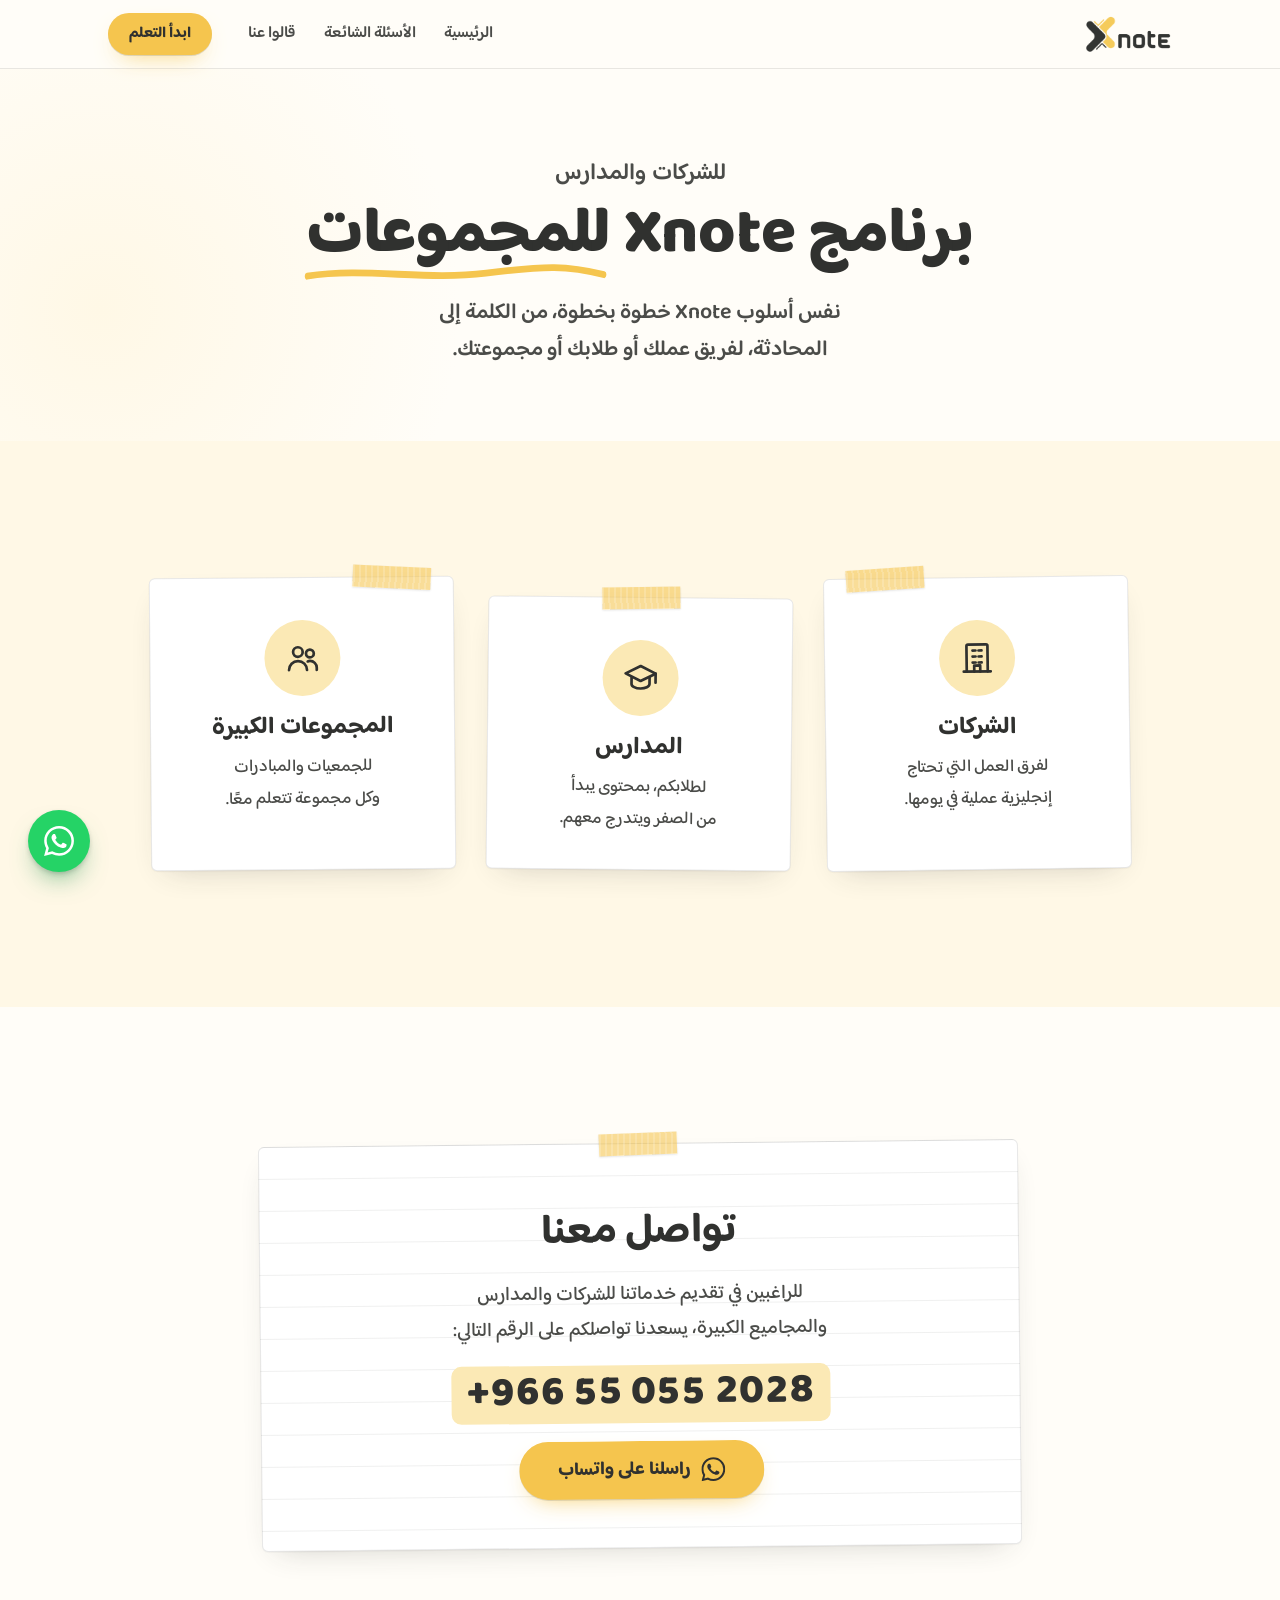
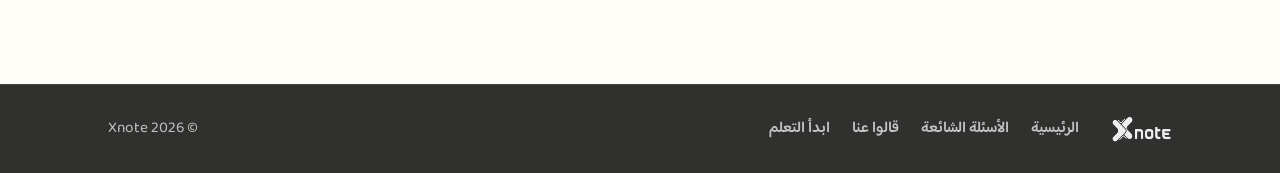
==== commit 3db1e808: "Business page: new headline, WhatsApp text, no closing note - The main headline is now "برنامج Xnote" ====
--- a/business.html
+++ b/business.html
@@ -10,7 +10,7 @@
   <link rel="preconnect" href="https://fonts.googleapis.com">
   <link rel="preconnect" href="https://fonts.gstatic.com" crossorigin>
   <link href="https://fonts.googleapis.com/css2?family=Baloo+Bhaijaan+2:wght@400;500;600;700;800&family=Caveat:wght@500;600&display=swap" rel="stylesheet">
-  <link rel="stylesheet" href="styles.css?v=16">
+  <link rel="stylesheet" href="styles.css?v=18">
 </head>
 <body>
 
@@ -39,8 +39,8 @@
 <!-- ================= Hero ================= -->
 <section class="hero biz-hero" aria-labelledby="biz-title">
   <div class="container biz-hero__inner">
-    <span class="hand biz-hero__eyebrow reveal">برنامج Xnote للمجموعات</span>
-    <h1 id="biz-title" class="h1 reveal">للشركات <span class="u-draw">والمدارس<svg class="u-draw__svg" viewBox="0 0 300 16" preserveAspectRatio="none" aria-hidden="true"><path d="M4 10 C60 4, 120 13, 180 8 S260 3, 296 9"/></svg></span></h1>
+    <span class="hand biz-hero__eyebrow reveal">للشركات والمدارس</span>
+    <h1 id="biz-title" class="h1 reveal">برنامج <span class="latin">Xnote</span> <span class="u-draw">للمجموعات<svg class="u-draw__svg" viewBox="0 0 300 16" preserveAspectRatio="none" aria-hidden="true"><path d="M4 10 C60 4, 120 13, 180 8 S260 3, 296 9"/></svg></span></h1>
     <p class="biz-hero__sub reveal">نفس أسلوب Xnote خطوة بخطوة، من الكلمة إلى المحادثة، لفريق عملك أو طلابك أو مجموعتك.</p>
   </div>
 </section>
@@ -79,11 +79,10 @@
       <h2 id="contact-title" class="h2">تواصل معنا</h2>
       <p class="biz-contact__text">للراغبين في تقديم خدماتنا للشركات والمدارس والمجاميع الكبيرة، يسعدنا تواصلكم على الرقم التالي:</p>
       <a class="biz-contact__number" href="tel:+966550552028" dir="ltr">+966 55 055 2028</a>
-      <a class="btn btn--primary btn--lg biz-contact__wa" href="https://wa.me/966550552028?text=%D9%85%D8%B1%D8%AD%D8%A8%D9%8B%D8%A7%20%D9%81%D8%B1%D9%8A%D9%82%20Xnote%D8%8C%20%D8%A3%D8%AA%D9%88%D8%A7%D8%B5%D9%84%20%D9%85%D8%B9%D9%83%D9%85%20%D9%85%D9%86%20%D8%B5%D9%81%D8%AD%D8%A9%20%D8%A7%D9%84%D8%B4%D8%B1%D9%83%D8%A7%D8%AA%20%D9%88%D8%A7%D9%84%D9%85%D8%AF%D8%A7%D8%B1%D8%B3%D8%8C%20%D9%88%D8%A3%D8%B1%D8%BA%D8%A8%20%D9%81%D9%8A%20%D8%A7%D9%84%D8%A7%D8%B3%D8%AA%D9%81%D8%B3%D8%A7%D8%B1%20%D8%B9%D9%86%20%D8%AA%D9%82%D8%AF%D9%8A%D9%85%20%D8%AE%D8%AF%D9%85%D8%A7%D8%AA%D9%83%D9%85%20%D9%84%D8%AC%D9%87%D8%AA%D9%86%D8%A7" target="_blank" rel="noopener">
+      <a class="btn btn--primary btn--lg biz-contact__wa" href="https://wa.me/966550552028?text=%D9%85%D8%B1%D8%AD%D8%A8%D9%8B%D8%A7%20%D9%81%D8%B1%D9%8A%D9%82%20Xnote%D8%8C%20%D8%A3%D8%B1%D8%BA%D8%A8%20%D9%81%D9%8A%20%D8%A7%D9%84%D8%A7%D8%B3%D8%AA%D9%81%D8%B3%D8%A7%D8%B1%20%D8%B9%D9%86%20%D8%AE%D8%AF%D9%85%D8%A7%D8%AA%D9%83%D9%85%20%D9%84%D9%84%D8%B4%D8%B1%D9%83%D8%A7%D8%AA%20%D9%88%D8%A7%D9%84%D9%85%D8%AF%D8%A7%D8%B1%D8%B3" target="_blank" rel="noopener">
         <svg viewBox="0 0 24 24" aria-hidden="true"><path d="M17.472 14.382c-.297-.149-1.758-.867-2.03-.967-.273-.099-.471-.148-.67.15-.197.297-.767.966-.94 1.164-.173.199-.347.223-.644.075-.297-.15-1.255-.463-2.39-1.475-.883-.788-1.48-1.761-1.653-2.059-.173-.297-.018-.458.13-.606.134-.133.298-.347.446-.52.149-.174.198-.298.298-.497.099-.198.05-.371-.025-.52-.075-.149-.669-1.612-.916-2.207-.242-.579-.487-.5-.669-.51-.173-.008-.371-.01-.57-.01-.198 0-.52.074-.792.372-.272.297-1.04 1.016-1.04 2.479 0 1.462 1.065 2.875 1.213 3.074.149.198 2.096 3.2 5.077 4.487.709.306 1.262.489 1.694.625.712.227 1.36.195 1.871.118.571-.085 1.758-.719 2.006-1.413.248-.694.248-1.289.173-1.413-.074-.124-.272-.198-.57-.347m-5.421 7.403h-.004a9.87 9.87 0 0 1-5.031-1.378l-.361-.214-3.741.982.998-3.648-.235-.374a9.86 9.86 0 0 1-1.51-5.26c.001-5.45 4.436-9.884 9.888-9.884 2.64 0 5.122 1.03 6.988 2.898a9.825 9.825 0 0 1 2.893 6.994c-.003 5.45-4.437 9.884-9.885 9.884m8.413-18.297A11.815 11.815 0 0 0 12.05 0C5.495 0 .16 5.335.157 11.892c0 2.096.547 4.142 1.588 5.945L.057 24l6.305-1.654a11.882 11.882 0 0 0 5.683 1.448h.005c6.554 0 11.89-5.335 11.893-11.893a11.821 11.821 0 0 0-3.48-8.413z"/></svg>
         راسلنا على واتساب
       </a>
-      <p class="hand biz-contact__hand">نسعد بخدمتكم</p>
     </div>
   </div>
 </section>
@@ -103,7 +102,7 @@
   </div>
 </footer>
 
-<a class="wa-float" href="https://wa.me/966550552028?text=%D9%85%D8%B1%D8%AD%D8%A8%D9%8B%D8%A7%20%D9%81%D8%B1%D9%8A%D9%82%20Xnote%D8%8C%20%D8%A3%D8%AA%D9%88%D8%A7%D8%B5%D9%84%20%D9%85%D8%B9%D9%83%D9%85%20%D9%85%D9%86%20%D8%B5%D9%81%D8%AD%D8%A9%20%D8%A7%D9%84%D8%B4%D8%B1%D9%83%D8%A7%D8%AA%20%D9%88%D8%A7%D9%84%D9%85%D8%AF%D8%A7%D8%B1%D8%B3%D8%8C%20%D9%88%D8%A3%D8%B1%D8%BA%D8%A8%20%D9%81%D9%8A%20%D8%A7%D9%84%D8%A7%D8%B3%D8%AA%D9%81%D8%B3%D8%A7%D8%B1%20%D8%B9%D9%86%20%D8%AA%D9%82%D8%AF%D9%8A%D9%85%20%D8%AE%D8%AF%D9%85%D8%A7%D8%AA%D9%83%D9%85%20%D9%84%D8%AC%D9%87%D8%AA%D9%86%D8%A7" target="_blank" rel="noopener" aria-label="تواصل معنا على واتساب">
+<a class="wa-float" href="https://wa.me/966550552028?text=%D9%85%D8%B1%D8%AD%D8%A8%D9%8B%D8%A7%20%D9%81%D8%B1%D9%8A%D9%82%20Xnote%D8%8C%20%D8%A3%D8%B1%D8%BA%D8%A8%20%D9%81%D9%8A%20%D8%A7%D9%84%D8%A7%D8%B3%D8%AA%D9%81%D8%B3%D8%A7%D8%B1%20%D8%B9%D9%86%20%D8%AE%D8%AF%D9%85%D8%A7%D8%AA%D9%83%D9%85%20%D9%84%D9%84%D8%B4%D8%B1%D9%83%D8%A7%D8%AA%20%D9%88%D8%A7%D9%84%D9%85%D8%AF%D8%A7%D8%B1%D8%B3" target="_blank" rel="noopener" aria-label="تواصل معنا على واتساب">
   <svg viewBox="0 0 24 24" aria-hidden="true"><path d="M17.472 14.382c-.297-.149-1.758-.867-2.03-.967-.273-.099-.471-.148-.67.15-.197.297-.767.966-.94 1.164-.173.199-.347.223-.644.075-.297-.15-1.255-.463-2.39-1.475-.883-.788-1.48-1.761-1.653-2.059-.173-.297-.018-.458.13-.606.134-.133.298-.347.446-.52.149-.174.198-.298.298-.497.099-.198.05-.371-.025-.52-.075-.149-.669-1.612-.916-2.207-.242-.579-.487-.5-.669-.51-.173-.008-.371-.01-.57-.01-.198 0-.52.074-.792.372-.272.297-1.04 1.016-1.04 2.479 0 1.462 1.065 2.875 1.213 3.074.149.198 2.096 3.2 5.077 4.487.709.306 1.262.489 1.694.625.712.227 1.36.195 1.871.118.571-.085 1.758-.719 2.006-1.413.248-.694.248-1.289.173-1.413-.074-.124-.272-.198-.57-.347m-5.421 7.403h-.004a9.87 9.87 0 0 1-5.031-1.378l-.361-.214-3.741.982.998-3.648-.235-.374a9.86 9.86 0 0 1-1.51-5.26c.001-5.45 4.436-9.884 9.888-9.884 2.64 0 5.122 1.03 6.988 2.898a9.825 9.825 0 0 1 2.893 6.994c-.003 5.45-4.437 9.884-9.885 9.884m8.413-18.297A11.815 11.815 0 0 0 12.05 0C5.495 0 .16 5.335.157 11.892c0 2.096.547 4.142 1.588 5.945L.057 24l6.305-1.654a11.882 11.882 0 0 0 5.683 1.448h.005c6.554 0 11.89-5.335 11.893-11.893a11.821 11.821 0 0 0-3.48-8.413z"/></svg>
 </a>
 
--- a/styles.css
+++ b/styles.css
@@ -548,6 +548,10 @@
 .plan__amount { font-weight: 800; font-size: 3.3rem; line-height: .95; font-variant-numeric: tabular-nums; }
 .plan__unit { display: flex; flex-direction: column; line-height: 1.25; font-weight: 600; color: var(--pencil); padding-bottom: 4px; }
 .plan__cur { color: var(--ink); }
+/* the Saudi riyal symbol, drawn inline so it shows on every device */
+.sar { display: inline-block; width: .9em; height: .9em; fill: currentColor; vertical-align: -.1em; }
+.plan__cur .sar { width: 1.55em; height: 1.55em; vertical-align: -.2em; }
+.sr-only { position: absolute; width: 1px; height: 1px; overflow: hidden; clip: rect(0 0 0 0); white-space: nowrap; }
 .plan__meta { display: flex; align-items: baseline; gap: 12px; color: var(--pencil); font-weight: 500; font-size: .95rem; margin-top: 8px; }
 .plan__was { text-align: center; margin-top: 18px; }
 .plan__was .plan__old { color: #D1383A; font-weight: 700; font-size: 1.3rem; text-decoration-color: #D1383A; text-decoration-thickness: 2px; }
@@ -696,7 +700,7 @@
    Business page: companies, schools and groups
    ======================================================== */
 .biz-hero { padding: clamp(44px, 7vw, 96px) 0 clamp(48px, 6vw, 72px); text-align: center; }
-.biz-hero__inner { max-width: 720px; margin-inline: auto; }
+.biz-hero__inner { max-width: 900px; margin-inline: auto; }
 .biz-hero__eyebrow { display: block; color: var(--ink-2); margin-bottom: 14px; }
 .biz-hero .h1 { font-size: clamp(2.5rem, 5.5vw, 4rem); }
 .biz-hero__sub { margin: 20px auto 0; font-weight: 600; font-size: clamp(1.15rem, 1.7vw, 1.35rem); line-height: 1.7; color: var(--ink-2); max-width: 34ch; }
@@ -714,7 +718,8 @@
 .biz-contact__number { display: inline-block; font-weight: 800; font-size: clamp(1.8rem, 4vw, 2.6rem); line-height: 1.2; font-variant-numeric: tabular-nums; color: var(--ink); padding: 4px 16px; border-radius: 10px; background: var(--marker-soft); }
 .biz-contact__wa { gap: 10px; }
 .biz-contact__wa svg { width: 24px; height: 24px; fill: currentColor; flex: none; }
-.biz-contact__hand { margin-top: 4px; }
+/* Latin words inside Arabic headings keep the site's rounded font */
+.latin { font-family: var(--font); }
 @media (max-width: 639px) { .biz-card { padding: 34px 20px 26px; } .biz-contact__wa { width: 100%; } }
 
 /* ========================================================
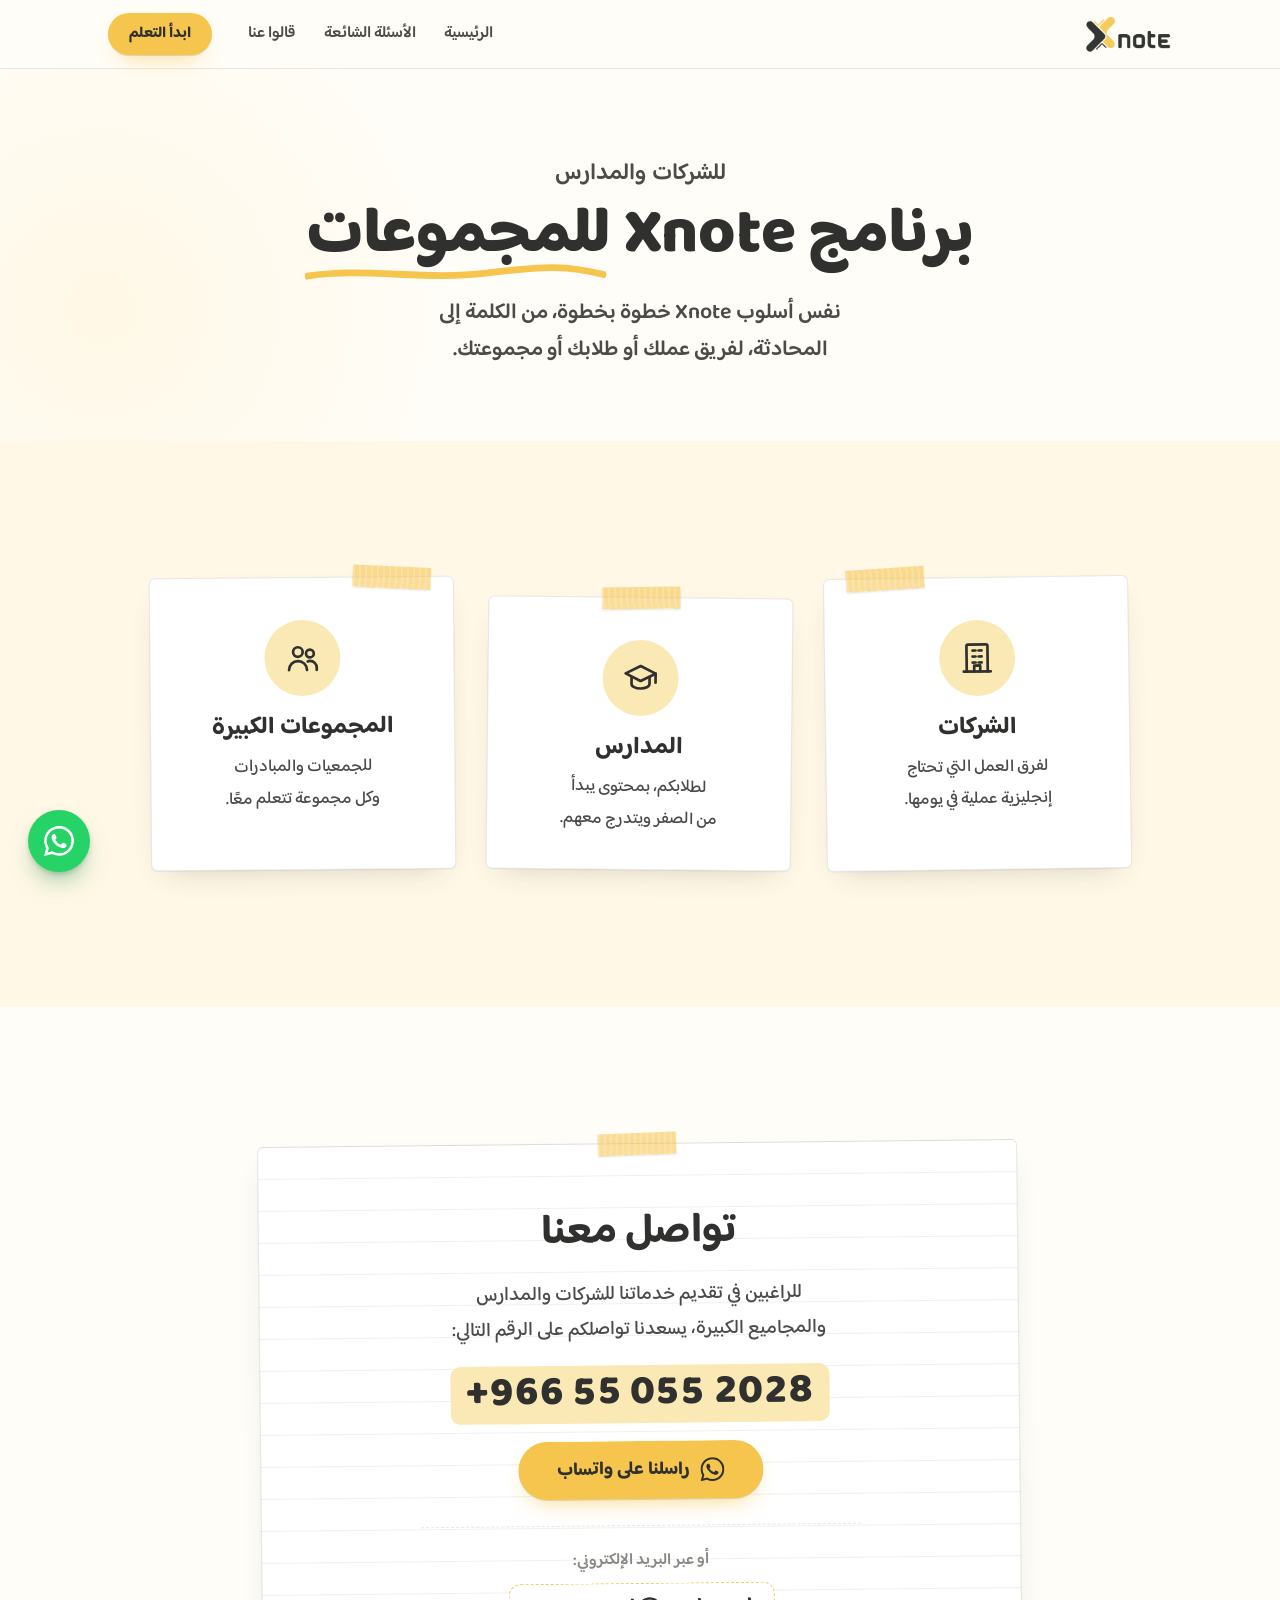
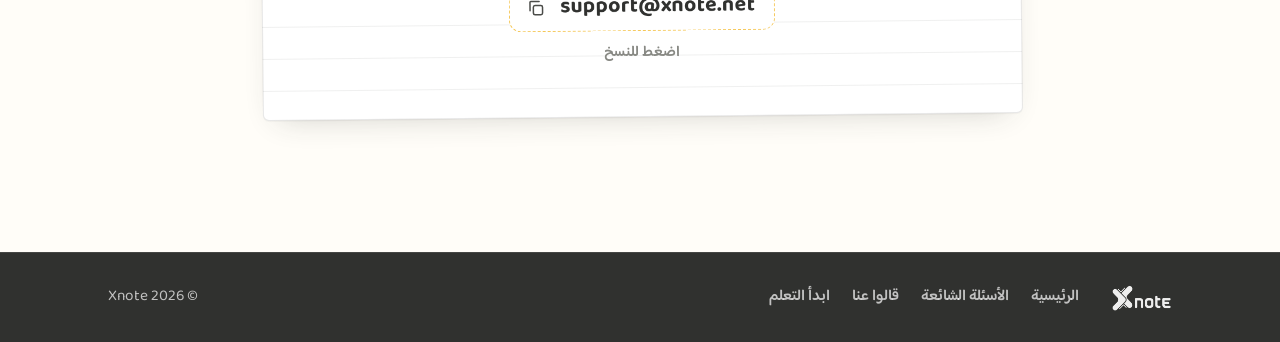
==== commit 5ef24eb1: "Business page: support email as a click-to-copy image - The contact sheet shows support@xnote.net as" ====
--- a/business.html
+++ b/business.html
@@ -10,7 +10,7 @@
   <link rel="preconnect" href="https://fonts.googleapis.com">
   <link rel="preconnect" href="https://fonts.gstatic.com" crossorigin>
   <link href="https://fonts.googleapis.com/css2?family=Baloo+Bhaijaan+2:wght@400;500;600;700;800&family=Caveat:wght@500;600&display=swap" rel="stylesheet">
-  <link rel="stylesheet" href="styles.css?v=18">
+  <link rel="stylesheet" href="styles.css?v=19">
 </head>
 <body>
 
@@ -83,6 +83,14 @@
         <svg viewBox="0 0 24 24" aria-hidden="true"><path d="M17.472 14.382c-.297-.149-1.758-.867-2.03-.967-.273-.099-.471-.148-.67.15-.197.297-.767.966-.94 1.164-.173.199-.347.223-.644.075-.297-.15-1.255-.463-2.39-1.475-.883-.788-1.48-1.761-1.653-2.059-.173-.297-.018-.458.13-.606.134-.133.298-.347.446-.52.149-.174.198-.298.298-.497.099-.198.05-.371-.025-.52-.075-.149-.669-1.612-.916-2.207-.242-.579-.487-.5-.669-.51-.173-.008-.371-.01-.57-.01-.198 0-.52.074-.792.372-.272.297-1.04 1.016-1.04 2.479 0 1.462 1.065 2.875 1.213 3.074.149.198 2.096 3.2 5.077 4.487.709.306 1.262.489 1.694.625.712.227 1.36.195 1.871.118.571-.085 1.758-.719 2.006-1.413.248-.694.248-1.289.173-1.413-.074-.124-.272-.198-.57-.347m-5.421 7.403h-.004a9.87 9.87 0 0 1-5.031-1.378l-.361-.214-3.741.982.998-3.648-.235-.374a9.86 9.86 0 0 1-1.51-5.26c.001-5.45 4.436-9.884 9.888-9.884 2.64 0 5.122 1.03 6.988 2.898a9.825 9.825 0 0 1 2.893 6.994c-.003 5.45-4.437 9.884-9.885 9.884m8.413-18.297A11.815 11.815 0 0 0 12.05 0C5.495 0 .16 5.335.157 11.892c0 2.096.547 4.142 1.588 5.945L.057 24l6.305-1.654a11.882 11.882 0 0 0 5.683 1.448h.005c6.554 0 11.89-5.335 11.893-11.893a11.821 11.821 0 0 0-3.48-8.413z"/></svg>
         راسلنا على واتساب
       </a>
+      <div class="biz-email">
+        <span class="biz-email__label">أو عبر البريد الإلكتروني:</span>
+        <button class="biz-email__btn" type="button" id="copyEmail" data-u="support" data-d="xnote.net" aria-label="نسخ البريد الإلكتروني">
+          <img class="biz-email__img" src="assets/support-email.png" width="339" height="51" alt="" decoding="async">
+          <svg class="biz-email__icon" viewBox="0 0 24 24" aria-hidden="true"><rect x="9" y="9" width="11" height="11" rx="2"/><path d="M5 15V5a1 1 0 0 1 1-1h10"/></svg>
+        </button>
+        <span class="biz-email__hint" id="copyEmailHint" aria-live="polite">اضغط للنسخ</span>
+      </div>
     </div>
   </div>
 </section>
@@ -106,6 +114,6 @@
   <svg viewBox="0 0 24 24" aria-hidden="true"><path d="M17.472 14.382c-.297-.149-1.758-.867-2.03-.967-.273-.099-.471-.148-.67.15-.197.297-.767.966-.94 1.164-.173.199-.347.223-.644.075-.297-.15-1.255-.463-2.39-1.475-.883-.788-1.48-1.761-1.653-2.059-.173-.297-.018-.458.13-.606.134-.133.298-.347.446-.52.149-.174.198-.298.298-.497.099-.198.05-.371-.025-.52-.075-.149-.669-1.612-.916-2.207-.242-.579-.487-.5-.669-.51-.173-.008-.371-.01-.57-.01-.198 0-.52.074-.792.372-.272.297-1.04 1.016-1.04 2.479 0 1.462 1.065 2.875 1.213 3.074.149.198 2.096 3.2 5.077 4.487.709.306 1.262.489 1.694.625.712.227 1.36.195 1.871.118.571-.085 1.758-.719 2.006-1.413.248-.694.248-1.289.173-1.413-.074-.124-.272-.198-.57-.347m-5.421 7.403h-.004a9.87 9.87 0 0 1-5.031-1.378l-.361-.214-3.741.982.998-3.648-.235-.374a9.86 9.86 0 0 1-1.51-5.26c.001-5.45 4.436-9.884 9.888-9.884 2.64 0 5.122 1.03 6.988 2.898a9.825 9.825 0 0 1 2.893 6.994c-.003 5.45-4.437 9.884-9.885 9.884m8.413-18.297A11.815 11.815 0 0 0 12.05 0C5.495 0 .16 5.335.157 11.892c0 2.096.547 4.142 1.588 5.945L.057 24l6.305-1.654a11.882 11.882 0 0 0 5.683 1.448h.005c6.554 0 11.89-5.335 11.893-11.893a11.821 11.821 0 0 0-3.48-8.413z"/></svg>
 </a>
 
-<script src="script.js?v=3" defer></script>
+<script src="script.js?v=4" defer></script>
 </body>
 </html>
--- a/styles.css
+++ b/styles.css
@@ -718,6 +718,15 @@
 .biz-contact__number { display: inline-block; font-weight: 800; font-size: clamp(1.8rem, 4vw, 2.6rem); line-height: 1.2; font-variant-numeric: tabular-nums; color: var(--ink); padding: 4px 16px; border-radius: 10px; background: var(--marker-soft); }
 .biz-contact__wa { gap: 10px; }
 .biz-contact__wa svg { width: 24px; height: 24px; fill: currentColor; flex: none; }
+.biz-email { display: flex; flex-direction: column; align-items: center; gap: 8px; width: 100%; max-width: 440px; margin-top: 8px; padding-top: 20px; border-top: 1.5px dashed var(--rule-strong); }
+.biz-email__label { font-weight: 600; font-size: 1rem; color: var(--pencil); }
+.biz-email__btn { display: inline-flex; align-items: center; gap: 12px; max-width: 100%; padding: 8px 16px; border-radius: 12px; border: 1.5px dashed rgba(245, 197, 78, .95); background: var(--paper); cursor: pointer; transition: transform var(--t-fast) var(--ease), background var(--t-fast), border-color var(--t-fast); }
+.biz-email__btn:hover { background: var(--marker-soft); transform: translateY(-1px); }
+.biz-email__btn.is-copied { background: var(--marker); border-color: var(--marker); border-style: solid; }
+.biz-email__img { display: block; height: 30px; width: auto; }
+.biz-email__icon { width: 20px; height: 20px; flex: none; fill: none; stroke: var(--ink-2); stroke-width: 1.8; stroke-linecap: round; stroke-linejoin: round; }
+.biz-email__hint { font-weight: 600; font-size: .95rem; color: var(--pencil); min-height: 1.5em; }
+@media (max-width: 400px) { .biz-email__img { height: 24px; } .biz-email__btn { gap: 8px; padding: 7px 12px; } }
 /* Latin words inside Arabic headings keep the site's rounded font */
 .latin { font-family: var(--font); }
 @media (max-width: 639px) { .biz-card { padding: 34px 20px 26px; } .biz-contact__wa { width: 100%; } }
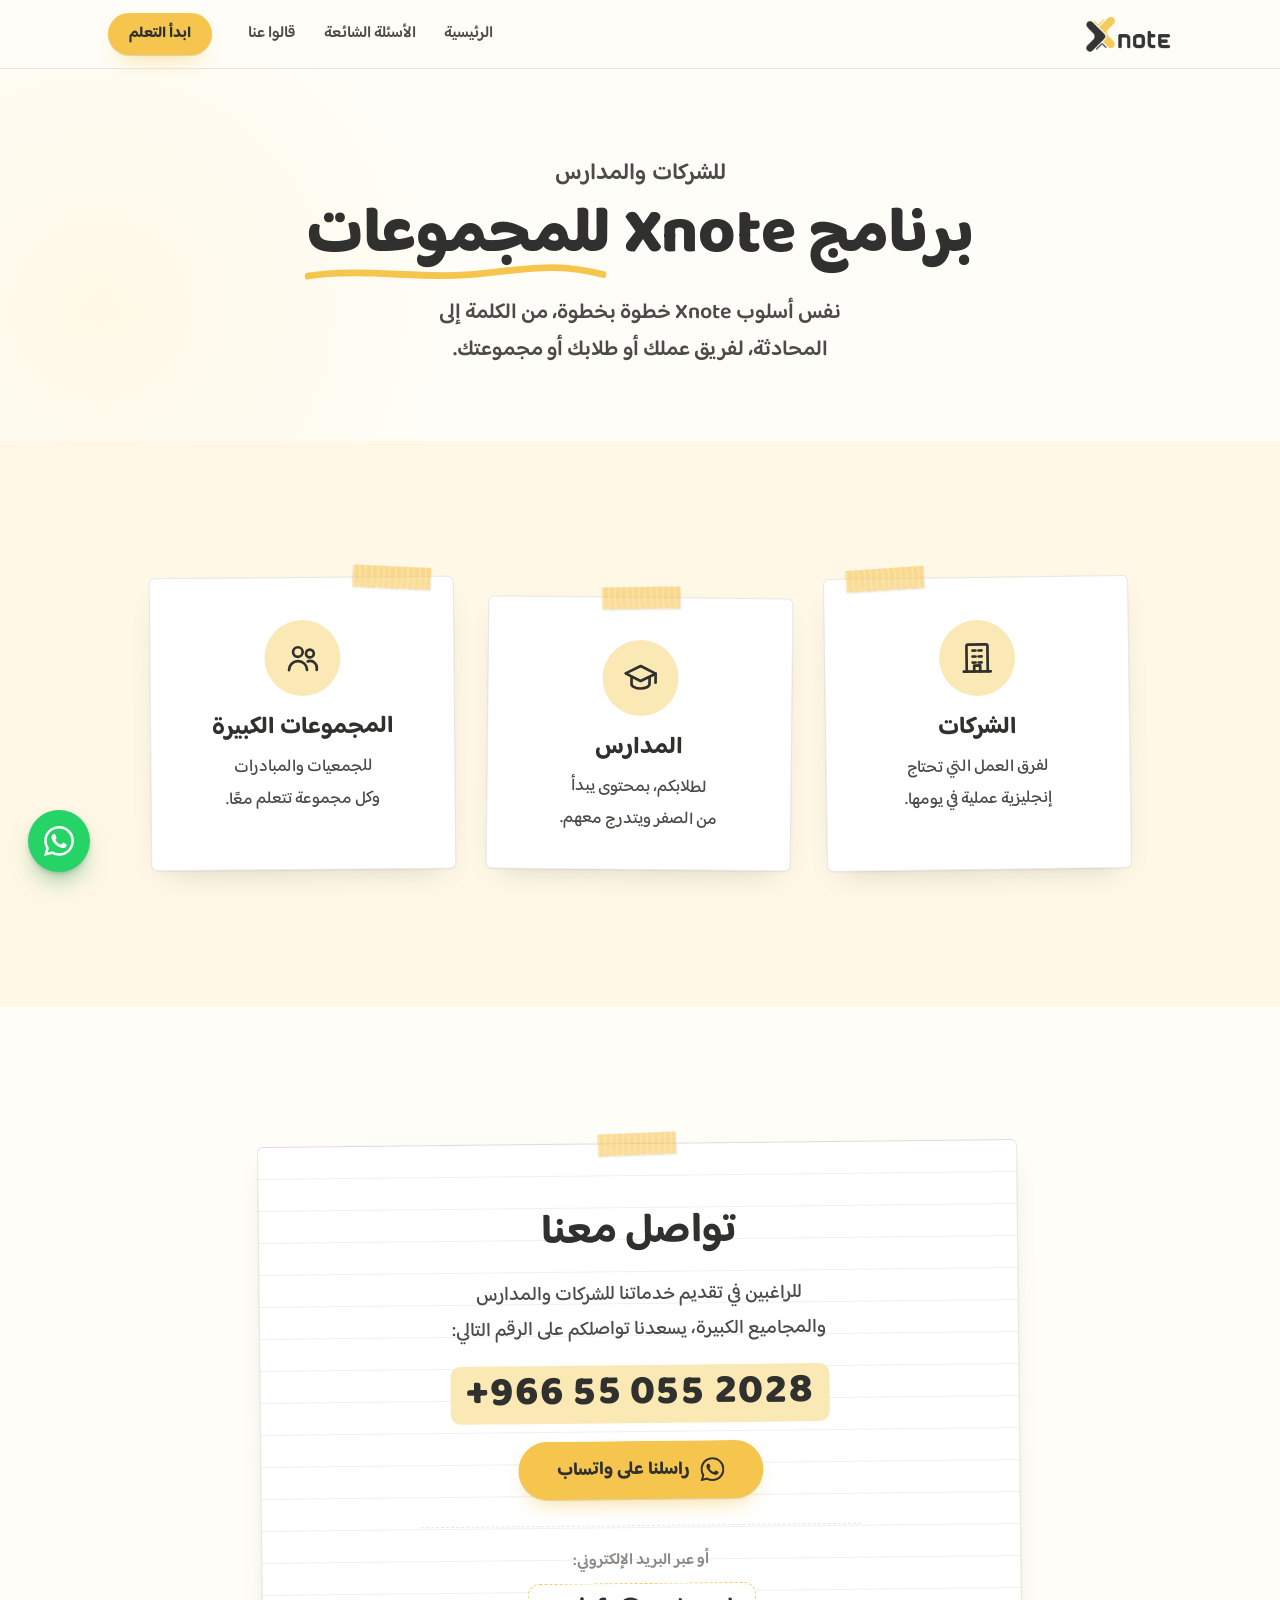
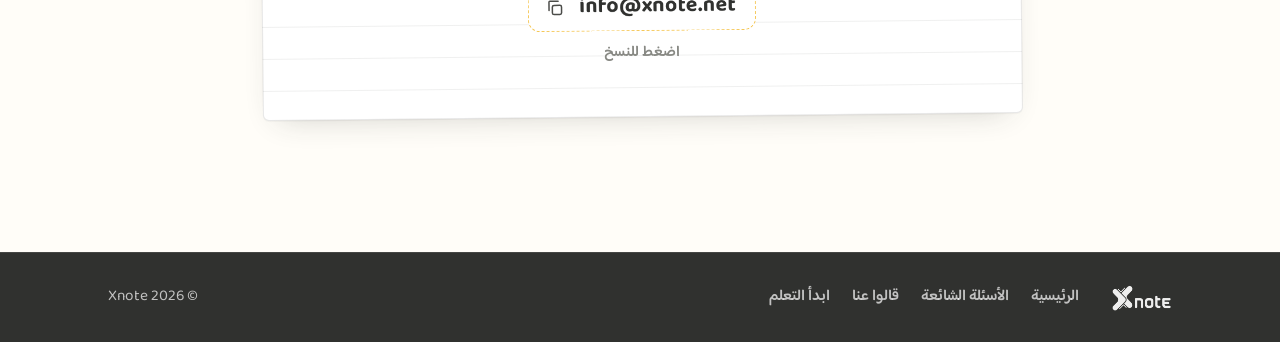
==== commit c38866d6: "Business page: contact email is now info@xnote.net Re-rendered the email image with the new address " ====
--- a/business.html
+++ b/business.html
@@ -85,8 +85,8 @@
       </a>
       <div class="biz-email">
         <span class="biz-email__label">أو عبر البريد الإلكتروني:</span>
-        <button class="biz-email__btn" type="button" id="copyEmail" data-u="support" data-d="xnote.net" aria-label="نسخ البريد الإلكتروني">
-          <img class="biz-email__img" src="assets/support-email.png" width="339" height="51" alt="" decoding="async">
+        <button class="biz-email__btn" type="button" id="copyEmail" data-u="info" data-d="xnote.net" aria-label="نسخ البريد الإلكتروني">
+          <img class="biz-email__img" src="assets/contact-email.png" width="274" height="51" alt="" decoding="async">
           <svg class="biz-email__icon" viewBox="0 0 24 24" aria-hidden="true"><rect x="9" y="9" width="11" height="11" rx="2"/><path d="M5 15V5a1 1 0 0 1 1-1h10"/></svg>
         </button>
         <span class="biz-email__hint" id="copyEmailHint" aria-live="polite">اضغط للنسخ</span>
